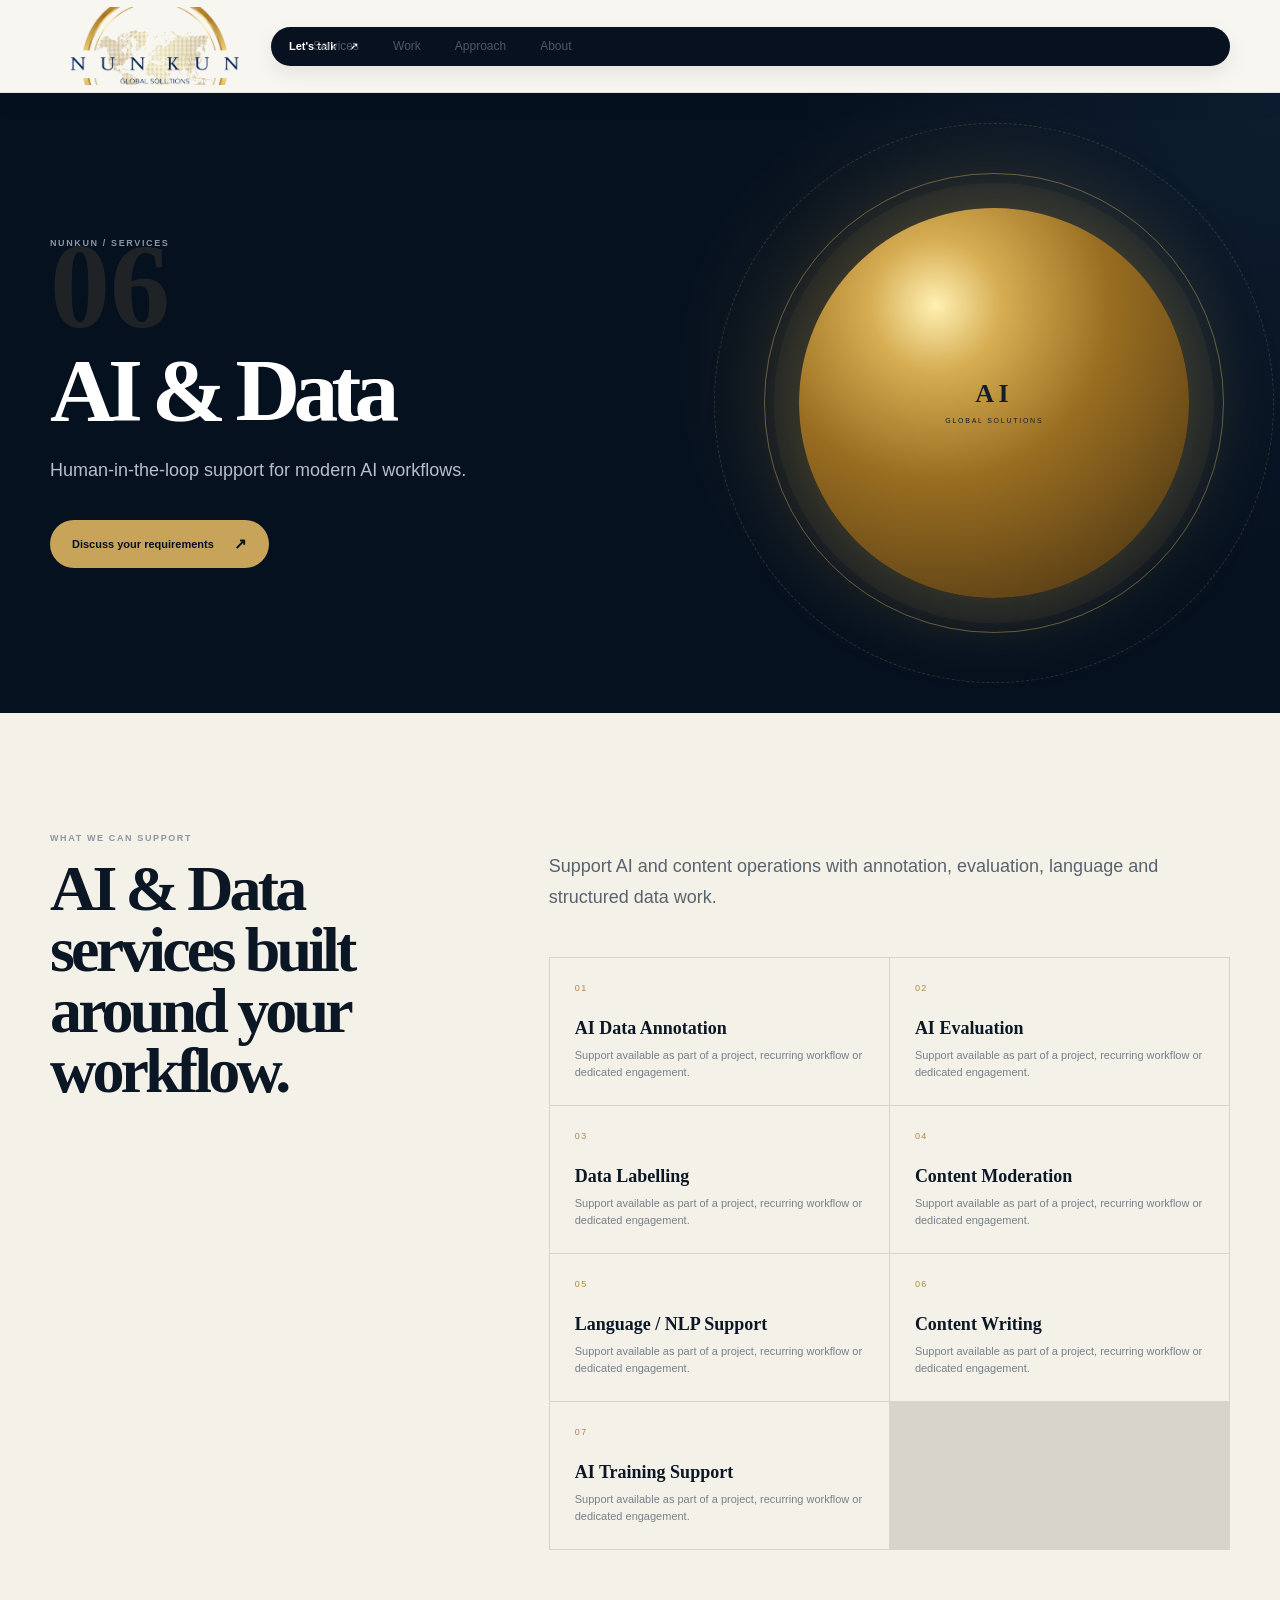
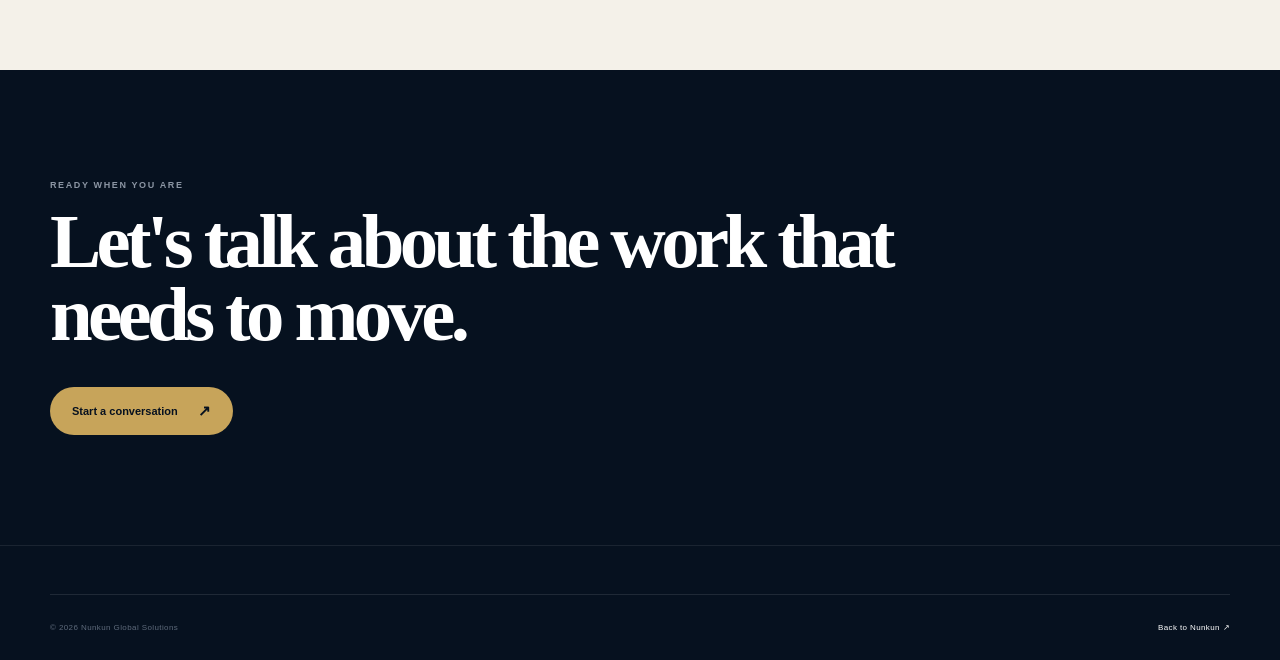
==== services/ai-data.html @ 7ad6f063 "Add files via upload" ====
<!doctype html><html lang="en"><head><meta charset="utf-8"><meta name="viewport" content="width=device-width, initial-scale=1"><meta name="robots" content="index,follow,max-image-preview:large,max-snippet:-1,max-video-preview:-1"><meta name="author" content="Nunkun Global Solutions"><title>AI & Data | Nunkun Global Solutions</title><meta name="description" content="Support AI and content operations with annotation, evaluation, language and structured data work."><link rel="canonical" href="https://nunkun-website-v1.vercel.app/services/ai-data.html"><meta property="og:type" content="website"><meta property="og:title" content="AI & Data | Nunkun Global Solutions"><meta property="og:description" content="Support AI and content operations with annotation, evaluation, language and structured data work."><meta property="og:url" content="https://nunkun-website-v1.vercel.app/services/ai-data.html"><meta property="og:image" content="https://nunkun-website-v1.vercel.app/assets/nunkun-logo.webp"><link rel="icon" href="../assets/nunkun-logo.webp" type="image/webp"><link rel="stylesheet" href="../styles.css"><link rel="stylesheet" href="../service-page.css"></head><body class="service-page"><header class="site-header service-header"><div class="container nav"><a class="brand" href="../index.html" aria-label="Nunkun Global Solutions home"><img src="../assets/nunkun-header-logo.webp" alt="Nunkun Global Solutions"></a><nav class="desktop-nav"><a href="../index.html#services">Services</a><a href="../index.html#work">Work</a><a href="../index.html#approach">Approach</a><a href="../index.html#about">About</a></nav><a class="nav-cta" href="../index.html#contact">Let's talk <span>↗</span></a></div></header><main><section class="service-hero"><div class="container service-hero-grid"><div><p class="kicker">NUNKUN / SERVICES</p><p class="service-number">06</p><h1>AI & Data</h1><p class="service-lead">Human-in-the-loop support for modern AI workflows.</p><a class="btn btn-gold" href="../index.html#contact">Discuss your requirements <span>↗</span></a></div><div class="service-orb"><div><span>AI</span><small>GLOBAL SOLUTIONS</small></div></div></div></section><section class="service-body section"><div class="container service-body-grid"><div><p class="kicker">WHAT WE CAN SUPPORT</p><h2>AI & Data services built around your workflow.</h2></div><div><p class="service-desc">Support AI and content operations with annotation, evaluation, language and structured data work.</p><div class="service-detail-grid"><div class="service-detail-card"><span>01</span><strong>AI Data Annotation</strong><em>Support available as part of a project, recurring workflow or dedicated engagement.</em></div><div class="service-detail-card"><span>02</span><strong>AI Evaluation</strong><em>Support available as part of a project, recurring workflow or dedicated engagement.</em></div><div class="service-detail-card"><span>03</span><strong>Data Labelling</strong><em>Support available as part of a project, recurring workflow or dedicated engagement.</em></div><div class="service-detail-card"><span>04</span><strong>Content Moderation</strong><em>Support available as part of a project, recurring workflow or dedicated engagement.</em></div><div class="service-detail-card"><span>05</span><strong>Language / NLP Support</strong><em>Support available as part of a project, recurring workflow or dedicated engagement.</em></div><div class="service-detail-card"><span>06</span><strong>Content Writing</strong><em>Support available as part of a project, recurring workflow or dedicated engagement.</em></div><div class="service-detail-card"><span>07</span><strong>AI Training Support</strong><em>Support available as part of a project, recurring workflow or dedicated engagement.</em></div></div></div></div></section><section class="service-cta"><div class="container"><p class="kicker">READY WHEN YOU ARE</p><h2>Let's talk about the work that needs to move.</h2><a class="btn btn-gold" href="../index.html#contact">Start a conversation <span>↗</span></a></div></section></main><footer class="site-footer"><div class="container footer-bottom"><span>© <span id="year"></span> Nunkun Global Solutions</span><a href="../index.html">Back to Nunkun ↗</a></div></footer><script>document.getElementById('year').textContent=new Date().getFullYear();</script></body></html>
---- styles.css ----
:root{--navy:#07111f;--navy2:#0c1b2d;--ink:#101820;--muted:#68717c;--paper:#f5f4ef;--white:#fff;--gold:#c7a45a;--gold2:#e1c77d;--line:#dfe0dc;--shadow:0 30px 80px rgba(7,17,31,.12);--radius:22px}*{box-sizing:border-box}html{scroll-behavior:smooth}body{margin:0;background:var(--paper);color:var(--ink);font-family:"DM Sans",sans-serif;overflow-x:hidden}a{color:inherit;text-decoration:none}button,input,select,textarea{font:inherit}.container{width:min(1180px,calc(100% - 48px));margin:auto}.site-header{position:sticky;top:0;z-index:100;background:rgba(250,249,245,.94);backdrop-filter:blur(18px);border-bottom:1px solid rgba(16,24,32,.09);box-shadow:0 8px 28px rgba(7,17,31,.04)}
.nav{height:92px;display:grid;grid-template-columns:220px 1px 1fr auto;align-items:center;gap:0}.brand{display:flex;align-items:center;width:210px;height:78px;overflow:hidden}.brand img{width:100%;height:100%;object-fit:contain;object-position:center}.nav-divider{height:34px;width:1px;background:#d9dad5}.desktop-nav{display:flex;gap:4px;margin-left:28px;align-items:center}.desktop-nav a,.services-trigger{position:relative;font-size:12px;color:#4f5862;background:none;border:0;cursor:pointer;padding:11px 15px;border-radius:999px;transition:.25s}.desktop-nav a:hover,.services-trigger:hover{color:var(--ink);background:rgba(7,17,31,.045)}.desktop-nav a::after{content:"";position:absolute;left:15px;right:15px;bottom:5px;height:1px;background:var(--gold);transform:scaleX(0);transform-origin:center;transition:transform .25s ease}.desktop-nav a:hover::after{transform:scaleX(1)}.services-trigger{display:flex;align-items:center;gap:8px}.chevron{font-size:13px;color:#8a9198;transition:.3s}.services-trigger[aria-expanded="true"]{background:var(--navy);color:#fff}.services-trigger[aria-expanded="true"] .chevron{transform:rotate(180deg);color:var(--gold2)}.nav-actions{display:flex;align-items:center;gap:18px;justify-self:end}.nav-status{display:flex;align-items:center;gap:7px;font-size:8px;letter-spacing:.08em;text-transform:uppercase;color:#7c838a;white-space:nowrap}.nav-status i{width:6px;height:6px;border-radius:50%;background:#b9a16a;box-shadow:0 0 0 4px rgba(199,164,90,.11);animation:pulse 2.4s infinite}.nav-cta{display:inline-flex;align-items:center;gap:13px;padding:13px 18px;background:var(--navy);color:#fff;border-radius:999px;font-size:11px;font-weight:600;transition:.3s;box-shadow:0 8px 20px rgba(7,17,31,.08)}.nav-cta:hover{transform:translateY(-2px);box-shadow:0 14px 28px rgba(7,17,31,.16)}.menu-btn{display:none}.services-menu{position:absolute;left:0;right:0;top:92px;background:rgba(7,17,31,.985);color:#fff;border-top:1px solid rgba(255,255,255,.08);transform:translateY(-12px);opacity:0;visibility:hidden;pointer-events:none;transition:.35s cubic-bezier(.2,.8,.2,1);box-shadow:0 30px 70px rgba(7,17,31,.25)}.services-menu.open{transform:none;opacity:1;visibility:visible;pointer-events:auto}.mega-wrap{display:grid;grid-template-columns:300px 1fr;gap:70px;padding:42px 0 48px}.kicker{font-size:9px;letter-spacing:.18em;color:#8c96a4;margin:0 0 16px;font-weight:700}.mega-heading h2{font-family:Manrope;font-size:38px;line-height:1;letter-spacing:-.055em;margin:0 0 15px}.mega-heading h2 em,.approach h2 em,.cta-inner h2 em{font-style:normal;color:var(--gold2)}.mega-heading>p:not(.kicker){font-size:12px;line-height:1.7;color:#98a3b3;max-width:280px}.text-link{display:inline-flex;gap:10px;color:#fff;font-size:11px;margin-top:18px}.mega-columns{display:grid;grid-template-columns:repeat(3,1fr);gap:28px 36px;max-height:430px;overflow:auto;padding-right:10px}.mega-col{display:flex;flex-direction:column;align-items:flex-start}.mega-col h3{font-family:Manrope;font-size:13px;color:var(--gold2);margin:0 0 12px}.mega-col a{font-size:10px;color:#b3bdca;margin:5px 0;transition:.2s}.mega-col a:hover{color:#fff;transform:translateX(3px)}.legal-menu{max-height:410px}.mobile-menu{display:none}.footer-name{font-family:Manrope;font-size:30px;letter-spacing:.22em;color:#fff}
.hero{position:relative;min-height:calc(100vh - 92px);display:flex;align-items:center;overflow:hidden;background:var(--paper)}.hero-gridlines{position:absolute;inset:0;background-image:linear-gradient(rgba(7,17,31,.045) 1px,transparent 1px),linear-gradient(90deg,rgba(7,17,31,.045) 1px,transparent 1px);background-size:72px 72px;mask-image:linear-gradient(to bottom,rgba(0,0,0,.8),transparent 90%)}.hero-noise{position:absolute;inset:0;opacity:.22;background-image:url("data:image/svg+xml,%3Csvg viewBox='0 0 180 180' xmlns='http://www.w3.org/2000/svg'%3E%3Cfilter id='n'%3E%3CfeTurbulence type='fractalNoise' baseFrequency='.85' numOctaves='3' stitchTiles='stitch'/%3E%3C/filter%3E%3Crect width='100%25' height='100%25' filter='url(%23n)' opacity='.12'/%3E%3C/svg%3E")}.hero-orbit{position:absolute;border:1px solid rgba(199,164,90,.3);border-radius:50%;pointer-events:none}.orbit-a{width:720px;height:720px;right:-260px;top:-180px;animation:spin 35s linear infinite}.orbit-b{width:420px;height:420px;right:-40px;top:100px;border-color:rgba(7,17,31,.12);animation:spinReverse 25s linear infinite}.hero-inner{position:relative;z-index:2;display:grid;grid-template-columns:1.02fr .98fr;gap:70px;align-items:center;padding:82px 0 55px}.hero-copy{max-width:650px}.hero-copy .kicker{color:#6f7884;display:flex;align-items:center;gap:9px}.live-dot{width:6px;height:6px;background:var(--gold);border-radius:50%;box-shadow:0 0 0 5px rgba(199,164,90,.12);animation:pulse 2s infinite}.hero h1{font-family:Manrope;font-size:clamp(64px,7.4vw,108px);line-height:.89;letter-spacing:-.085em;margin:0 0 30px;max-width:780px}.hero h1 span{color:#7b8490}.hero-lead{font-size:17px;line-height:1.65;color:#59636e;max-width:590px;margin:0}.hero-actions{display:flex;gap:10px;margin:30px 0 28px;flex-wrap:wrap}.btn{display:inline-flex;align-items:center;justify-content:center;gap:20px;border-radius:999px;padding:14px 19px;font-size:11px;font-weight:700;transition:.3s}.btn span{font-size:15px}.btn-dark{background:var(--navy);color:#fff}.btn-dark:hover{transform:translateY(-3px);box-shadow:0 18px 35px rgba(7,17,31,.2)}.btn-light{border:1px solid #cfd1cd;background:rgba(255,255,255,.5)}.btn-light:hover{background:#fff;transform:translateY(-3px)}.btn-gold{background:var(--gold);color:var(--navy);padding:15px 22px}.hero-note{display:flex;gap:0;flex-wrap:wrap;color:#737b84;font-size:9px;text-transform:uppercase;letter-spacing:.1em}.hero-note span{padding-right:15px;margin-right:15px;border-right:1px solid #cfd1cd}.hero-note span:last-child{border:0}.hero-visual{position:relative;height:590px;display:flex;align-items:center;justify-content:center}.visual-panel{width:min(500px,90%);height:490px;background:linear-gradient(145deg,#0b1829,#111f31);border:1px solid rgba(255,255,255,.1);border-radius:28px;box-shadow:0 35px 90px rgba(7,17,31,.24);position:relative;overflow:hidden;transform:perspective(1000px) rotateY(-5deg);transition:transform .7s cubic-bezier(.2,.8,.2,1)}.hero-visual:hover .visual-panel{transform:perspective(1000px) rotateY(0deg) translateY(-5px)}.visual-panel:before{content:"";position:absolute;inset:0;background-image:linear-gradient(rgba(255,255,255,.045) 1px,transparent 1px),linear-gradient(90deg,rgba(255,255,255,.045) 1px,transparent 1px);background-size:42px 42px}.panel-top,.panel-bottom{position:absolute;left:26px;right:26px;display:flex;justify-content:space-between;z-index:2}.panel-top{top:24px;color:#748092;font-size:8px;letter-spacing:.15em}.panel-bottom{bottom:25px;align-items:end}.panel-bottom strong{font-family:Manrope;color:#fff;font-size:21px}.panel-bottom span{font-size:9px;color:#7d899a}.visual-core{position:absolute;inset:80px 30px 65px;display:grid;place-items:center}.core-ring{width:250px;height:250px;border:1px solid rgba(225,199,125,.45);border-radius:50%;position:absolute;animation:spin 18s linear infinite}.core-ring:before,.core-ring:after{content:"";position:absolute;inset:25px;border:1px dashed rgba(225,199,125,.25);border-radius:50%}.core-ring:after{inset:65px;border-style:solid}.ring-small{width:150px;height:150px;border-color:rgba(255,255,255,.18);animation:spinReverse 12s linear infinite}.core-dot{width:34px;height:34px;border-radius:50%;background:radial-gradient(circle at 35% 30%,#fff4c6,var(--gold) 40%,#80611d);box-shadow:0 0 50px rgba(225,199,125,.55);animation:float 4s ease-in-out infinite}.core-label{position:absolute;font-size:8px;letter-spacing:.16em;color:#95a1b1}.label-1{top:30px}.label-2{right:28px}.label-3{bottom:34px}.label-4{left:18px}.float{position:absolute;background:rgba(255,255,255,.92);border:1px solid rgba(7,17,31,.08);border-radius:14px;padding:12px 14px;box-shadow:0 18px 45px rgba(7,17,31,.12);display:flex;flex-direction:column;gap:3px;animation:float 5s ease-in-out infinite}.float small{font-size:8px;color:var(--gold);letter-spacing:.14em}.float strong{font-family:Manrope;font-size:12px}.float span{font-size:8px;color:#7b838c}.float-1{top:70px;left:-8px}.float-2{right:-10px;top:210px;animation-delay:-1.8s}.float-3{left:25px;bottom:70px;animation-delay:-3s}.scroll-cue{position:relative;z-index:2;display:flex;align-items:center;gap:13px;color:#8b929b;font-size:8px;text-transform:uppercase;letter-spacing:.16em;padding-bottom:24px}.scroll-line{width:60px;height:1px;background:#c9cbc7;position:relative}.scroll-line:after{content:"";position:absolute;left:0;top:-1px;height:3px;width:18px;background:var(--gold);animation:lineMove 2.2s ease-in-out infinite}
.section{padding:120px 0}.intro{background:#fff}.intro-grid{display:grid;grid-template-columns:170px 1fr;gap:90px}.section-meta{display:flex;gap:15px;font-size:9px;letter-spacing:.15em;color:#9aa0a5;padding-top:9px}.section-meta span:first-child{color:var(--gold)}.intro-copy{max-width:900px}.intro-copy h2,.section-head h2,.approach h2,.why h2{font-family:Manrope;font-size:clamp(48px,5.7vw,78px);line-height:.96;letter-spacing:-.075em;margin:0 0 28px}.intro-copy>p:last-child{font-size:19px;line-height:1.65;color:#626b74;max-width:760px}.section-head{display:grid;grid-template-columns:1fr 340px;gap:80px;align-items:end;margin-bottom:55px}.section-head>p{font-size:13px;line-height:1.7;color:#737b84;margin:0 0 5px}.service-list{border-top:1px solid var(--line)}.service-item{display:grid;grid-template-columns:70px 1fr;border-bottom:1px solid var(--line);padding:30px 0;transition:.4s}.service-item:hover{background:linear-gradient(90deg,transparent,rgba(255,255,255,.8));padding-left:14px;padding-right:14px}.service-num{font-size:9px;letter-spacing:.12em;color:#a3a8ad;padding-top:7px}.service-title{display:flex;justify-content:space-between;align-items:center}.service-title h3{font-family:Manrope;font-size:31px;letter-spacing:-.045em;margin:0}.service-title span{width:40px;height:40px;border:1px solid #d4d6d2;border-radius:50%;display:grid;place-items:center;font-size:15px;transition:.3s}.service-item:hover .service-title span{background:var(--navy);color:#fff;transform:rotate(45deg)}.service-main>p{font-size:13px;color:#747c84;max-width:720px;margin:9px 0 16px}.service-tags{display:flex;gap:7px;flex-wrap:wrap}.service-tags span{font-size:8px;letter-spacing:.08em;text-transform:uppercase;padding:7px 9px;border:1px solid #d8dad6;border-radius:999px;color:#7b8289}.work{background:#fff}.work-grid{display:grid;grid-template-columns:1.35fr .65fr;gap:16px}.project{border:1px solid #dedfdc;background:#f7f7f3;overflow:hidden;border-radius:20px;transition:.5s cubic-bezier(.2,.8,.2,1)}.project:hover{transform:translateY(-7px);box-shadow:var(--shadow)}.project-large{grid-row:span 2}.project-art{height:300px;display:grid;place-items:center;overflow:hidden}.project-large .project-art{height:520px}.website-art{background:linear-gradient(135deg,#ddd8cb,#f0eee8)}.browser{width:76%;height:78%;background:#fff;box-shadow:0 30px 60px rgba(7,17,31,.16);transform:perspective(900px) rotateX(3deg) rotateY(-7deg);transition:.6s}.project-large:hover .browser{transform:perspective(900px) rotateX(0) rotateY(0) translateY(-8px)}.browser-bar{height:28px;background:#f3f3f1;border-bottom:1px solid #e6e6e2;display:flex;align-items:center;gap:5px;padding:0 10px}.browser-bar i{width:5px;height:5px;border-radius:50%;background:#b5b7b3}.browser-bar span{font-size:6px;color:#92958f;margin-left:auto}.browser-body{height:calc(100% - 28px);padding:30px;background:linear-gradient(145deg,#0b1829,#14263a);color:#fff;position:relative;overflow:hidden}.browser-body:after{content:"";position:absolute;width:180px;height:180px;border:1px solid rgba(225,199,125,.3);border-radius:50%;right:-45px;bottom:-65px}.browser-body small{font-size:7px;color:#bca76e;letter-spacing:.15em}.browser-body strong{display:block;font-family:Manrope;font-size:clamp(25px,3vw,42px);line-height:.95;letter-spacing:-.06em;margin-top:22px}.browser-chart{position:absolute;left:30px;right:30px;bottom:24px;height:40px;display:flex;gap:5px;align-items:end}.browser-chart b{flex:1;background:linear-gradient(#d7ba6c,#8b6e2f);height:var(--h,55%);opacity:.8}.browser-chart b:nth-child(1){--h:35%}.browser-chart b:nth-child(2){--h:55%}.browser-chart b:nth-child(3){--h:45%}.browser-chart b:nth-child(4){--h:78%}.browser-chart b:nth-child(5){--h:92%}.data-art{background:#e7e2d6}.data-card,.legal-card{width:70%;background:#fff;padding:25px;box-shadow:0 20px 50px rgba(7,17,31,.12);position:relative}.data-card small,.legal-card small{font-size:7px;letter-spacing:.16em;color:#9a8450}.data-card strong,.legal-card strong{font-family:Manrope;font-size:22px;display:block;margin:9px 0 18px}.data-row,.legal-lines{height:5px;background:#dfe0dc;margin:8px 0}.data-row:nth-of-type(2){width:84%}.data-row.short,.legal-lines.short{width:52%}.data-chip{position:absolute;right:18px;bottom:18px;font-size:6px;letter-spacing:.1em;color:#8b7137;border:1px solid #d9cda9;padding:5px 7px}.legal-art{background:#e0e5e2}.legal-card em{position:absolute;right:12px;bottom:12px;border:1px solid #b59b5d;color:#8d753d;padding:5px;font-size:6px;font-style:normal;transform:rotate(-7deg)}.ai-art{background:#dce2e8}.ai-system{width:190px;height:190px;border:1px solid rgba(7,17,31,.18);border-radius:50%;position:relative;display:grid;place-items:center}.ai-system:before,.ai-system:after{content:"";position:absolute;border:1px solid rgba(7,17,31,.13);border-radius:50%}.ai-system:before{inset:25px}.ai-system:after{inset:55px}.ai-center{width:48px;height:48px;background:var(--navy);color:#fff;border-radius:50%;display:grid;place-items:center;font-family:Manrope;font-size:13px;box-shadow:0 12px 30px rgba(7,17,31,.2)}.ai-node{position:absolute;font-size:7px;letter-spacing:.12em;background:#fff;padding:6px 8px;box-shadow:0 8px 20px rgba(7,17,31,.1)}.node-a{top:6px}.node-b{right:-18px;top:82px}.node-c{left:-18px;bottom:30px}.project-copy{padding:18px 20px 21px;display:flex;justify-content:space-between;align-items:flex-end;background:#fff}.project-copy span{font-size:7px;letter-spacing:.15em;color:#9a9ea2}.project-copy h3{font-family:Manrope;font-size:17px;letter-spacing:-.03em;margin:7px 0 0}.project-copy>b{font-size:17px;font-weight:400}.approach{background:var(--navy);color:#fff}.approach-head{display:grid;grid-template-columns:1fr 350px;gap:80px;align-items:end;margin-bottom:60px}.approach h2{color:#fff}.approach-head>p{color:#929eae;font-size:13px;line-height:1.7;margin:0 0 7px}.steps{display:grid;grid-template-columns:repeat(4,1fr);border-top:1px solid rgba(255,255,255,.14);border-bottom:1px solid rgba(255,255,255,.14)}.step{min-height:285px;padding:25px 22px;border-right:1px solid rgba(255,255,255,.14);position:relative;overflow:hidden}.step:last-child{border:0}.step:after{content:"";position:absolute;left:0;bottom:0;width:100%;height:2px;background:var(--gold);transform:scaleX(0);transform-origin:left;transition:.5s}.step:hover:after{transform:scaleX(1)}.step>span{font-size:9px;color:#718096;letter-spacing:.15em}.step h3{font-family:Manrope;font-size:25px;line-height:1.02;letter-spacing:-.045em;margin:80px 0 12px}.step p{font-size:11px;line-height:1.6;color:#8c98a8;max-width:220px}.engagement{padding-top:42px}.engagement>span{font-size:8px;letter-spacing:.16em;color:#728096}.engagement>div{display:grid;grid-template-columns:repeat(4,1fr);gap:20px;margin-top:15px}.engagement strong{font-family:Manrope;font-size:18px;font-weight:600}.why{background:#fff}.why-grid{display:grid;grid-template-columns:.9fr 1.1fr;gap:110px}.why h2{margin:0 0 20px}.why-lead{font-size:16px;line-height:1.6;color:#717981;max-width:390px}.why-list{border-top:1px solid var(--line)}.why-item{display:grid;grid-template-columns:40px 1fr;gap:20px;padding:24px 0;border-bottom:1px solid var(--line);transition:.35s}.why-item:hover{padding-left:8px}.why-item>span{font-size:9px;color:var(--gold);padding-top:5px}.why-item h3{font-family:Manrope;font-size:23px;letter-spacing:-.035em;margin:0 0 7px}.why-item p{font-size:12px;line-height:1.6;color:#747c84;margin:0}.cta-section{position:relative;background:#0a1625;color:#fff;padding:145px 0;overflow:hidden}.cta-glow{position:absolute;width:650px;height:650px;border-radius:50%;right:-140px;top:-260px;background:radial-gradient(circle,rgba(199,164,90,.24),transparent 65%);filter:blur(10px);animation:glow 7s ease-in-out infinite}.cta-section:before{content:"";position:absolute;inset:0;background-image:linear-gradient(rgba(255,255,255,.035) 1px,transparent 1px),linear-gradient(90deg,rgba(255,255,255,.035) 1px,transparent 1px);background-size:60px 60px}.cta-inner{position:relative;z-index:2;text-align:center}.cta-inner .kicker{color:#7e8a9d}.cta-inner h2{font-family:Manrope;font-size:clamp(55px,7vw,96px);line-height:.9;letter-spacing:-.08em;margin:0 0 25px}.cta-inner>p:not(.kicker){color:#96a2b1;max-width:530px;margin:0 auto 30px;font-size:14px;line-height:1.6}.footer{background:#050b13;color:#fff;padding:58px 0 22px}.footer-grid{display:grid;grid-template-columns:2fr 1fr 1.4fr 1.2fr;gap:40px}.footer-wordmark{font-family:Georgia,serif;font-size:34px;letter-spacing:.35em}.footer-grid>div:first-child>p{color:#6f7a89;font-size:9px;letter-spacing:.15em;text-transform:uppercase;margin-top:5px}.footer-grid>div:not(:first-child)>span{display:block;font-size:8px;letter-spacing:.16em;color:#687587;margin-bottom:16px}.footer-grid a{display:block;color:#a4afbd;font-size:10px;margin:9px 0;transition:.2s}.footer-grid a:hover{color:#fff}.footer-bottom{border-top:1px solid rgba(255,255,255,.1);padding-top:18px;margin-top:48px;display:flex;justify-content:space-between;color:#5e6a7b;font-size:8px;letter-spacing:.05em}.reveal{opacity:0;transform:translateY(28px);transition:opacity .75s ease,transform .75s cubic-bezier(.2,.8,.2,1)}.reveal.visible{opacity:1;transform:none}.reveal-delay{transition-delay:.12s}
@keyframes marquee{to{transform:translateX(-50%)}}@keyframes spin{to{transform:rotate(360deg)}}@keyframes spinReverse{to{transform:rotate(-360deg)}}@keyframes float{0%,100%{transform:translateY(0)}50%{transform:translateY(-10px)}}@keyframes pulse{0%,100%{box-shadow:0 0 0 5px rgba(199,164,90,.12)}50%{box-shadow:0 0 0 9px rgba(199,164,90,.03)}}@keyframes lineMove{0%,100%{left:0}50%{left:42px}}@keyframes glow{0%,100%{transform:scale(1);opacity:.75}50%{transform:scale(1.1);opacity:1}}
@media(max-width:1120px){.nav{grid-template-columns:190px 1px 1fr auto}.brand{width:182px;height:72px}.desktop-nav{margin-left:18px}.desktop-nav a,.services-trigger{padding-left:11px;padding-right:11px}.nav-status{display:none}.nav-actions{gap:10px}}
@media(max-width:1050px){.mega-wrap{grid-template-columns:1fr;gap:35px}.mega-columns{grid-template-columns:repeat(3,1fr)}.hero-inner{grid-template-columns:1fr;gap:25px}.hero-visual{height:530px}.hero-copy{max-width:780px}.section-head,.approach-head{grid-template-columns:1fr;gap:20px}.work-grid{grid-template-columns:1fr 1fr}.project-large{grid-row:span 2}.why-grid{gap:60px}.footer-grid{grid-template-columns:2fr 1fr 1fr}}
@media(max-width:760px){.container{width:min(100% - 34px,1180px)}.nav{height:72px;display:flex;align-items:center}.brand{width:154px;height:60px}.nav-divider,.desktop-nav,.nav-actions{display:none}.menu-btn{display:flex;margin-left:auto;width:42px;height:42px;border:0;border-radius:50%;background:var(--navy);align-items:center;justify-content:center;flex-direction:column;gap:5px}.menu-btn span{width:16px;height:1px;background:#fff}.services-menu{display:none}.mobile-menu{position:absolute;top:72px;left:0;right:0;background:var(--paper);border-bottom:1px solid var(--line);padding:18px 17px 26px;box-shadow:0 25px 50px rgba(7,17,31,.1)}.mobile-menu.open{display:flex;flex-direction:column}.mobile-menu>a,.mobile-menu summary{font-family:Manrope;font-size:23px;padding:10px 0}.mobile-menu details a{display:block;font-family:"DM Sans";font-size:12px;color:#6d747c;padding:7px 0 7px 14px}.hero{min-height:auto}.hero-inner{padding:64px 0 25px}.hero h1{font-size:clamp(57px,16vw,82px);max-width:700px}.hero-lead{font-size:15px}.hero-note{gap:8px}.hero-note span{padding-right:10px;margin-right:10px}.hero-visual{height:430px}.visual-panel{height:370px;width:90%}.visual-core{inset:65px 20px 55px}.core-ring{width:190px;height:190px}.ring-small{width:115px;height:115px}.float{padding:9px 10px}.float-1{top:30px;left:0}.float-2{right:0;top:145px}.float-3{left:10px;bottom:35px}.scroll-cue{padding-bottom:18px}.section{padding:85px 0}.intro-grid{grid-template-columns:1fr;gap:25px}.intro-copy h2,.section-head h2,.approach h2,.why h2{font-size:clamp(44px,13vw,66px)}.intro-copy>p:last-child{font-size:16px}.section-head{margin-bottom:38px}.service-item{grid-template-columns:32px 1fr;padding:23px 0}.service-title h3{font-size:25px}.service-title span{width:34px;height:34px}.service-main>p{font-size:12px}.service-tags span{font-size:7px;padding:6px 8px}.work-grid{grid-template-columns:1fr}.project-large{grid-row:auto}.project-large .project-art{height:350px}.project-art{height:230px}.browser{width:82%;height:80%}.browser-body strong{font-size:27px}.approach-head{margin-bottom:38px}.steps{grid-template-columns:1fr}.step{min-height:205px;border-right:0;border-bottom:1px solid rgba(255,255,255,.14)}.step h3{margin-top:50px;font-size:23px}.engagement>div{grid-template-columns:1fr 1fr;gap:18px}.engagement strong{font-size:15px}.why-grid{grid-template-columns:1fr;gap:45px}.why-item h3{font-size:20px}.cta-section{padding:100px 0}.cta-inner h2{font-size:clamp(51px,14vw,75px)}.footer-grid{grid-template-columns:1fr 1fr;gap:30px}.footer-grid>div:first-child{grid-column:1/-1}.footer-bottom{gap:15px}.footer-bottom span:last-child{display:none}}
@media(prefers-reduced-motion:reduce){*,*::before,*::after{animation-duration:.01ms!important;animation-iteration-count:1!important;scroll-behavior:auto!important;transition-duration:.01ms!important}}

/* v5 hero visual — replaces the heavy rectangular mockup with an open capability system */
.hero-visual{height:590px;position:relative;display:flex;align-items:center;justify-content:center;min-width:0}
.capability-scene{position:relative;width:min(620px,100%);height:540px;overflow:visible}
.capability-scene:before{content:"";position:absolute;inset:8% 6%;background:radial-gradient(circle at 50% 48%,rgba(199,164,90,.13),transparent 34%),radial-gradient(circle at 52% 50%,rgba(7,17,31,.05),transparent 58%);filter:blur(2px);pointer-events:none}
.scene-orbit{position:absolute;border:1px solid rgba(7,17,31,.12);border-radius:50%;left:50%;top:50%;transform:translate(-50%,-50%);pointer-events:none}
.orbit-one{width:360px;height:360px;border-color:rgba(199,164,90,.42);animation:sceneSpin 28s linear infinite}
.orbit-two{width:470px;height:210px;border-color:rgba(7,17,31,.11);transform:translate(-50%,-50%) rotate(-25deg);animation:sceneSpinReverse 34s linear infinite}
.orbit-three{width:530px;height:530px;border-color:rgba(7,17,31,.065);animation:sceneSpin 42s linear infinite}
.scene-cross{position:absolute;background:rgba(7,17,31,.09);pointer-events:none}
.cross-x{height:1px;width:100%;left:0;top:50%}
.cross-y{width:1px;height:100%;left:50%;top:0}
.scene-core{position:absolute;left:50%;top:50%;width:150px;height:150px;transform:translate(-50%,-50%);border-radius:50%;display:flex;flex-direction:column;align-items:center;justify-content:center;background:radial-gradient(circle at 35% 30%,#fff3c3 0,#d7b660 22%,#9c772d 48%,#6e531e 100%);box-shadow:0 18px 60px rgba(126,93,28,.28),0 0 0 18px rgba(199,164,90,.07),0 0 0 48px rgba(199,164,90,.025);animation:coreFloat 5s ease-in-out infinite;z-index:3}
.scene-core:before{content:"";position:absolute;inset:9px;border:1px solid rgba(255,255,255,.42);border-radius:50%}
.core-word{font-family:Manrope,sans-serif;font-size:14px;font-weight:800;letter-spacing:.23em;color:#101820;position:relative;margin-left:.23em}
.core-sub{font-size:5px;letter-spacing:.22em;color:#4f3b15;margin-top:7px;position:relative}
.core-pulse{position:absolute;width:9px;height:9px;border-radius:50%;background:#fff8db;top:24px;right:27px;box-shadow:0 0 0 0 rgba(255,248,219,.6);animation:corePulse 2.2s infinite}
.cap-node{position:absolute;z-index:4;min-width:142px;padding:13px 15px;background:rgba(255,255,255,.9);border:1px solid rgba(7,17,31,.09);box-shadow:0 14px 35px rgba(7,17,31,.10);backdrop-filter:blur(12px);border-radius:12px;display:flex;flex-direction:column;gap:3px;animation:nodeFloat 5.5s ease-in-out infinite}
.cap-node:after{content:"";position:absolute;width:7px;height:7px;border-radius:50%;background:var(--gold);box-shadow:0 0 0 5px rgba(199,164,90,.12)}
.node-index{font-size:7px;letter-spacing:.14em;color:#a4884a}.cap-node strong{font-family:Manrope,sans-serif;font-size:13px;letter-spacing:-.02em}.cap-node small{font-size:8px;color:#747c84}.node-tech{left:3%;top:17%;animation-delay:-.8s}.node-tech:after{right:-25px;top:50%}.node-ops{right:2%;top:31%;animation-delay:-2.2s}.node-ops:after{left:-25px;top:50%}.node-legal{left:1%;bottom:21%;animation-delay:-3.1s}.node-legal:after{right:-25px;top:50%}.node-creative{right:7%;bottom:12%;animation-delay:-1.3s}.node-creative:after{left:-25px;top:50%}.node-ai{left:42%;top:4%;animation-delay:-4s}.node-ai:after{left:50%;bottom:-25px}
.scene-label{position:absolute;font-size:7px;letter-spacing:.18em;color:#858c94;text-transform:uppercase;z-index:2}.label-top{left:50%;top:-4%;transform:translateX(-50%)}.label-bottom{left:50%;bottom:-4%;transform:translateX(-50%)}
.hero-side-note{position:absolute;right:-8px;bottom:22px;display:flex;align-items:center;gap:10px;color:#7b838b;font-size:8px;letter-spacing:.08em;max-width:210px}.note-line{width:38px;height:1px;background:var(--gold);display:block;flex:none}
@keyframes sceneSpin{to{transform:translate(-50%,-50%) rotate(360deg)}}
@keyframes sceneSpinReverse{to{transform:translate(-50%,-50%) rotate(-360deg)}}
@keyframes coreFloat{0%,100%{transform:translate(-50%,-50%) scale(1)}50%{transform:translate(-50%,-53%) scale(1.025)}}
@keyframes corePulse{0%,100%{box-shadow:0 0 0 0 rgba(255,248,219,.55)}50%{box-shadow:0 0 0 8px rgba(255,248,219,0)}}
@keyframes nodeFloat{0%,100%{transform:translateY(0)}50%{transform:translateY(-7px)}}
@media(max-width:1050px){.capability-scene{height:500px}.hero-side-note{right:0}.node-tech{left:0}.node-ops{right:0}.node-legal{left:0}.node-creative{right:2%}}
@media(max-width:760px){.hero-visual{height:430px;margin-top:10px}.capability-scene{height:400px;width:100%}.orbit-one{width:250px;height:250px}.orbit-two{width:330px;height:145px}.orbit-three{width:365px;height:365px}.scene-core{width:112px;height:112px}.core-word{font-size:10px}.core-sub{font-size:4px}.core-pulse{width:6px;height:6px;top:18px;right:21px}.cap-node{min-width:105px;padding:9px 10px;border-radius:10px}.cap-node strong{font-size:10px}.cap-node small{font-size:6.5px}.node-index{font-size:6px}.node-tech{left:0;top:13%}.node-ops{right:0;top:29%}.node-legal{left:0;bottom:18%}.node-creative{right:0;bottom:8%}.node-ai{top:2%;left:38%}.cap-node:after{display:none}.scene-label{font-size:5.5px}.label-top{top:-5%}.label-bottom{bottom:-5%}.hero-side-note{display:none}}

/* v6 hero capability interaction — seven service pillars around a single core */
.hero-visual{overflow:visible}
.capability-scene{isolation:isolate;perspective:1000px}
.scene-glow{position:absolute;left:50%;top:50%;width:260px;height:260px;transform:translate(-50%,-50%);background:radial-gradient(circle,rgba(199,164,90,.18),rgba(199,164,90,.05) 38%,transparent 72%);filter:blur(12px);z-index:0;animation:glowBreath 6s ease-in-out infinite}
.scene-orbit{transition:opacity .45s ease,transform .8s cubic-bezier(.22,.61,.36,1)}
.scene-cross{opacity:.55;transition:opacity .45s ease}
.capability-scene:has(.cap-node:hover) .scene-orbit{opacity:.45}
.capability-scene:has(.cap-node:hover) .scene-cross{opacity:.18}
.capability-scene:has(.cap-node:hover) .scene-core{transform:translate(-50%,-50%) scale(.94);filter:saturate(.85)}

.cap-node{color:var(--ink);text-decoration:none;cursor:pointer;min-width:158px;padding:14px 35px 14px 15px;border-radius:14px;border:1px solid rgba(7,17,31,.09);background:rgba(255,255,255,.84);box-shadow:0 16px 36px rgba(7,17,31,.09);backdrop-filter:blur(13px);-webkit-backdrop-filter:blur(13px);transform-origin:center;transition:transform .4s cubic-bezier(.2,.8,.2,1),opacity .35s ease,filter .35s ease,box-shadow .4s ease,border-color .4s ease;background .4s ease;}
.cap-node:hover,.cap-node:focus-visible{transform:scale(1.14) translateY(-4px)!important;z-index:30!important;opacity:1!important;filter:none!important;background:rgba(255,255,255,.98);border-color:rgba(199,164,90,.52);box-shadow:0 28px 56px rgba(7,17,31,.18),0 0 0 1px rgba(199,164,90,.12)}
.capability-scene:has(.cap-node:hover) .cap-node:not(:hover){opacity:.28;filter:blur(1px) saturate(.55);transform:scale(.88)}
.capability-scene:has(.cap-node:focus-visible) .cap-node:not(:focus-visible){opacity:.28;filter:blur(1px) saturate(.55);transform:scale(.88)}
.cap-node::before{content:"";position:absolute;inset:-1px;border-radius:inherit;pointer-events:none;background:linear-gradient(135deg,rgba(255,255,255,.76),transparent 46%);opacity:.7}
.node-arrow{position:absolute;right:13px;top:13px;width:22px;height:22px;border:1px solid rgba(7,17,31,.10);border-radius:50%;display:grid;place-items:center;font-size:10px;color:#7f6a3a;opacity:.55;transition:transform .35s ease,opacity .35s ease,background .35s ease}
.cap-node:hover .node-arrow,.cap-node:focus-visible .node-arrow{transform:translate(2px,-2px) rotate(-6deg);opacity:1;background:rgba(199,164,90,.10)}
.cap-node strong{font-size:13px;line-height:1.18;position:relative}
.cap-node small{font-size:8px;position:relative}
.cap-node .node-index{position:relative}

/* service pillar placements */
.node-tech{left:2%;top:19%;animation-delay:-.8s}
.node-ops{right:0;top:21%;animation-delay:-2.2s}
.node-legal{left:0;top:49%;animation-delay:-3.1s}
.node-creative{left:8%;bottom:8%;animation-delay:-1.3s}
.node-ai{right:9%;bottom:10%;left:auto;top:auto;animation-delay:-4s}
.node-marketing{right:0;top:45%;animation-delay:-1.7s}
.node-web{left:37%;bottom:-1%;animation-delay:-2.9s}

/* connector hint lines */
.orbit-notch{position:absolute;left:50%;top:50%;width:10px;height:10px;border-radius:50%;background:var(--gold);box-shadow:0 0 0 7px rgba(199,164,90,.10),0 0 20px rgba(199,164,90,.22);z-index:2;animation:notchPulse 3s ease-in-out infinite}
.notch-a{transform:translate(-50%,-50%) translateX(181px)}
.notch-b{transform:translate(-50%,-50%) translateY(-181px);animation-delay:-1s}
.notch-c{transform:translate(-50%,-50%) translateX(-181px);animation-delay:-2s}

.scene-label{z-index:5}
.label-bottom{bottom:-2%}
@keyframes glowBreath{0%,100%{transform:translate(-50%,-50%) scale(.95);opacity:.8}50%{transform:translate(-50%,-50%) scale(1.08);opacity:1}}
@keyframes notchPulse{0%,100%{opacity:.55;transform-origin:center;box-shadow:0 0 0 6px rgba(199,164,90,.08),0 0 14px rgba(199,164,90,.14)}50%{opacity:1;box-shadow:0 0 0 10px rgba(199,164,90,.02),0 0 24px rgba(199,164,90,.30)}}
@media(max-width:1050px){.cap-node{min-width:142px}.node-tech{left:0}.node-ops{right:0}.node-legal{left:0}.node-marketing{right:0}.node-creative{left:1%}.node-ai{right:2%}.node-web{left:35%}}
@media(max-width:760px){.capability-scene{height:430px}.scene-glow{width:190px;height:190px}.node-tech{left:0;top:12%}.node-ops{right:0;top:18%}.node-legal{left:0;top:39%}.node-marketing{right:0;top:39%}.node-creative{left:0;bottom:8%}.node-ai{right:0;bottom:8%}.node-web{left:34%;bottom:-2%}.cap-node{min-width:104px;padding:9px 30px 9px 10px}.cap-node strong{font-size:9px}.cap-node small{font-size:6.3px}.node-arrow{width:18px;height:18px;right:8px;top:9px;font-size:8px}.orbit-one{width:250px;height:250px}.orbit-two{width:330px;height:145px}.orbit-three{width:365px;height:365px}.notch-a{transform:translate(-50%,-50%) translateX(125px)}.notch-b{transform:translate(-50%,-50%) translateY(-125px)}.notch-c{transform:translate(-50%,-50%) translateX(-125px)}.label-bottom{bottom:-7%}}


/* v8 — Nunkun solar-system hero */
.hero-cosmic{background:#06111f;color:#f7f4ed;min-height:calc(100vh - 92px);isolation:isolate}
.hero-cosmic .hero-gridlines,.hero-cosmic .hero-orbit{display:none}
.cosmic-stars{position:absolute;inset:0;opacity:.55;background-image:radial-gradient(circle at 14% 23%,rgba(255,220,141,.85) 0 1px,transparent 1.5px),radial-gradient(circle at 73% 14%,rgba(255,255,255,.65) 0 1px,transparent 1.5px),radial-gradient(circle at 82% 72%,rgba(255,220,141,.7) 0 1px,transparent 1.5px),radial-gradient(circle at 52% 86%,rgba(255,255,255,.45) 0 1px,transparent 1.5px),radial-gradient(circle at 38% 42%,rgba(255,255,255,.5) 0 1px,transparent 1.5px);background-size:280px 240px,360px 310px,410px 330px,330px 280px,500px 390px;animation:starDrift 28s linear infinite;pointer-events:none}
.cosmic-stars:after{content:"";position:absolute;inset:0;background:linear-gradient(90deg,rgba(6,17,31,.98) 0%,rgba(6,17,31,.72) 34%,rgba(6,17,31,.05) 65%,rgba(6,17,31,.22) 100%)}
.cosmic-glow{position:absolute;border-radius:50%;filter:blur(50px);pointer-events:none}.glow-left{width:520px;height:520px;left:-320px;top:10%;background:rgba(199,164,90,.08)}.glow-right{width:700px;height:700px;right:-240px;top:2%;background:rgba(51,90,126,.12)}
.hero-cosmic .hero-inner{grid-template-columns:minmax(430px,.78fr) minmax(650px,1.22fr);gap:20px;align-items:center;padding:46px 0 20px;min-height:calc(100vh - 135px)}
.hero-cosmic .hero-copy{max-width:640px;position:relative;z-index:5}.cosmic-kicker{color:#b9b8b1}.hero-cosmic .hero h1{color:#f8f5ee}.hero-cosmic h1{font-size:clamp(64px,6.8vw,106px);line-height:.9;letter-spacing:-.075em;margin-bottom:30px}.hero-cosmic h1 span{color:#d9a94f}.hero-cosmic .hero-lead{color:#b8c0ca;max-width:560px;font-size:16px}.hero-cosmic .btn-gold{background:linear-gradient(135deg,#f0c76b,#c89434);box-shadow:0 14px 35px rgba(199,164,90,.16)}.hero-cosmic .btn-ghost{color:#f7f4ed;border-color:rgba(255,255,255,.2);background:rgba(255,255,255,.03)}.hero-cosmic .btn-ghost:hover{background:rgba(255,255,255,.08)}.hero-cosmic .hero-note{color:#8f9aa7}.hero-cosmic .hero-note span{border-color:rgba(255,255,255,.14)}
.cosmic-visual{height:680px;min-width:0;position:relative;z-index:2}.solar-system{width:min(700px,100%);height:680px;position:relative;margin:auto;overflow:visible;isolation:isolate}
.solar-orbit{position:absolute;left:50%;top:50%;border:1px solid rgba(225,190,103,.25);border-radius:50%;transform:translate(-50%,-50%);pointer-events:none}.orbit-1{width:190px;height:190px;border-color:rgba(225,190,103,.34)}.orbit-2{width:330px;height:330px;animation:solarSpin 26s linear infinite}.orbit-3{width:475px;height:475px;opacity:.8;animation:solarSpinReverse 38s linear infinite}.orbit-4{width:610px;height:610px;opacity:.48;animation:solarSpin 54s linear infinite}
.solar-orbit:before{content:"";position:absolute;left:50%;top:-3px;width:6px;height:6px;border-radius:50%;background:#e3b957;box-shadow:0 0 16px rgba(227,185,87,.8)}
.nunkun-sun{position:absolute;left:50%;top:50%;width:188px;height:188px;transform:translate(-50%,-50%);z-index:10;border-radius:50%;display:grid;place-items:center;background:radial-gradient(circle at 35% 28%,#fff1b8 0,#e9be59 15%,#b88225 44%,#624313 100%);box-shadow:0 0 0 18px rgba(224,177,71,.07),0 0 0 42px rgba(224,177,71,.035),0 0 80px rgba(224,177,71,.34),inset -20px -18px 35px rgba(63,42,8,.25);animation:sunFloat 5s ease-in-out infinite}.nunkun-sun:before{content:"";position:absolute;inset:10px;border:1px solid rgba(255,247,211,.55);border-radius:50%}.nunkun-sun:after{content:"";position:absolute;inset:-10px;border:1px dashed rgba(255,219,126,.34);border-radius:50%;animation:solarSpinReverse 18s linear infinite}.sun-globe{text-align:center;position:relative;z-index:2}.sun-word{display:block;color:#111c25;font:800 20px/1 Manrope,sans-serif;letter-spacing:.24em;margin-left:.24em}.sun-sub{display:block;margin-top:8px;color:#5a4215;font-size:6px;letter-spacing:.25em}.sun-pulse{position:absolute;width:10px;height:10px;right:30px;top:31px;border-radius:50%;background:#fff8d9;box-shadow:0 0 0 0 rgba(255,248,217,.7);animation:sunPulse 2.2s infinite}
.planet{position:absolute;left:50%;top:50%;width:116px;height:116px;transform:translate(-50%,-50%) rotate(var(--angle)) translateY(calc(-1 * var(--radius))) rotate(calc(-1 * var(--angle)));transform-origin:center;z-index:6;text-decoration:none;color:#fff;transition:filter .45s ease,opacity .45s ease;will-change:transform}.planet:before{content:"";position:absolute;left:50%;top:50%;width:calc(var(--radius) - 62px);height:1px;background:linear-gradient(90deg,rgba(225,190,103,.04),rgba(225,190,103,.28));transform-origin:left center;transform:translateY(-50%) rotate(calc(-1 * var(--angle) + 90deg));pointer-events:none}.planet-core{width:116px;height:116px;border-radius:50%;display:flex;flex-direction:column;justify-content:center;align-items:center;text-align:center;padding:15px;box-sizing:border-box;background:radial-gradient(circle at 35% 25%,rgba(255,255,255,.16),rgba(14,32,49,.96) 64%);border:1px solid rgba(255,255,255,.16);box-shadow:0 16px 35px rgba(0,0,0,.26),inset 0 0 25px rgba(255,255,255,.03);backdrop-filter:blur(7px);transition:transform .45s cubic-bezier(.2,.8,.2,1),background .45s ease,box-shadow .45s ease,border-color .45s ease}.planet-core small{font-size:7px;letter-spacing:.18em;color:#d9b45d;margin-bottom:7px}.planet-core strong{font:700 12px/1.12 Manrope,sans-serif;color:#f5f2eb}.planet-core em{font-style:normal;font-size:6.5px;color:#8996a3;margin-top:6px;white-space:nowrap}.planet-core i{position:absolute;top:10px;right:12px;font-style:normal;font-size:10px;color:#d9b45d;opacity:.55;transition:.35s}.planet:hover .planet-core,.planet:focus-visible .planet-core{transform:scale(1.24);background:radial-gradient(circle at 35% 25%,rgba(255,255,255,.24),rgba(22,41,61,.98) 62%);border-color:rgba(229,193,104,.78);box-shadow:0 30px 65px rgba(0,0,0,.42),0 0 40px rgba(221,177,76,.18);z-index:40}.planet:hover .planet-core i,.planet:focus-visible .planet-core i{opacity:1;transform:translate(2px,-2px)}.solar-system:has(.planet:hover) .planet:not(:hover){opacity:.25;filter:blur(1.5px) saturate(.5)}.solar-system:has(.planet:hover) .nunkun-sun{transform:translate(-50%,-50%) scale(.96)}.solar-system:has(.planet:hover) .solar-orbit{opacity:.35}
.planet-tech .planet-core{box-shadow:0 16px 35px rgba(0,0,0,.25),0 0 25px rgba(87,145,194,.09)}.planet-data .planet-core{box-shadow:0 16px 35px rgba(0,0,0,.25),0 0 25px rgba(78,178,152,.08)}.planet-marketing .planet-core{box-shadow:0 16px 35px rgba(0,0,0,.25),0 0 25px rgba(222,139,110,.09)}.planet-web .planet-core{box-shadow:0 16px 35px rgba(0,0,0,.25),0 0 25px rgba(91,157,209,.09)}.planet-creative .planet-core{box-shadow:0 16px 35px rgba(0,0,0,.25),0 0 25px rgba(220,177,75,.1)}.planet-legal .planet-core{box-shadow:0 16px 35px rgba(0,0,0,.25),0 0 25px rgba(126,192,142,.09)}.planet-ai .planet-core{box-shadow:0 16px 35px rgba(0,0,0,.25),0 0 25px rgba(165,133,213,.1)}
.solar-particle{position:absolute;width:5px;height:5px;border-radius:50%;background:#e7c36f;box-shadow:0 0 12px rgba(231,195,111,.75);z-index:4}.p1{left:18%;top:33%;animation:particleFloat 5s ease-in-out infinite}.p2{right:16%;top:65%;animation:particleFloat 6s ease-in-out infinite -2s}.p3{left:69%;bottom:17%;animation:particleFloat 4.5s ease-in-out infinite -1s}.solar-caption{position:absolute;left:50%;bottom:8px;transform:translateX(-50%);display:flex;align-items:center;gap:10px;color:#82909e;text-transform:uppercase;font-size:7px;letter-spacing:.16em;white-space:nowrap}.caption-line{width:32px;height:1px;background:#d1aa4d}
.cosmic-scroll{color:#7d8995}.cosmic-scroll .scroll-line{background:rgba(255,255,255,.16)}.cosmic-scroll .scroll-line:after{background:#d9ad4f}
@keyframes solarSpin{to{transform:translate(-50%,-50%) rotate(360deg)}}@keyframes solarSpinReverse{to{transform:translate(-50%,-50%) rotate(-360deg)}}@keyframes sunFloat{0%,100%{transform:translate(-50%,-50%) scale(1)}50%{transform:translate(-50%,-52%) scale(1.018)}}@keyframes sunPulse{0%,100%{box-shadow:0 0 0 0 rgba(255,248,217,.7)}50%{box-shadow:0 0 0 9px rgba(255,248,217,0)}}@keyframes starDrift{from{background-position:0 0,0 0,0 0,0 0,0 0}to{background-position:180px 120px,-130px 180px,100px -120px,-150px 90px,200px -80px}}@keyframes particleFloat{0%,100%{transform:translate(0,0);opacity:.45}50%{transform:translate(10px,-14px);opacity:1}}
@media(max-width:1200px){.hero-cosmic .hero-inner{grid-template-columns:.9fr 1.1fr}.cosmic-visual{height:610px}.solar-system{transform:scale(.88);transform-origin:center}.hero-cosmic h1{font-size:clamp(58px,6.6vw,92px)}}
@media(max-width:980px){.hero-cosmic .hero-inner{grid-template-columns:1fr;min-height:auto;padding:70px 0 30px}.hero-cosmic .hero-copy{max-width:760px}.cosmic-visual{height:650px;margin-top:-10px}.solar-system{transform:none}.hero-cosmic .hero-note{margin-bottom:10px}}
@media(max-width:680px){.hero-cosmic .hero-inner{padding-top:55px}.hero-cosmic h1{font-size:clamp(53px,15vw,78px)}.hero-cosmic .hero-lead{font-size:14px}.cosmic-visual{height:520px;margin-top:8px}.solar-system{width:520px;height:520px;transform:scale(.78);transform-origin:center}.planet{width:105px;height:105px}.planet-core{width:105px;height:105px}.planet-core strong{font-size:10px}.planet-core em{font-size:5.8px}.nunkun-sun{width:150px;height:150px}.sun-word{font-size:15px}.orbit-4{width:520px;height:520px}.orbit-3{width:405px;height:405px}.orbit-2{width:280px;height:280px}.orbit-1{width:150px;height:150px}.solar-caption{bottom:0}.hero-cosmic .hero-note span{margin-bottom:8px}.cosmic-stars:after{background:linear-gradient(180deg,rgba(6,17,31,.94),rgba(6,17,31,.45) 50%,rgba(6,17,31,.78))}}
@media(prefers-reduced-motion:reduce){.solar-orbit,.cosmic-stars,.nunkun-sun,.solar-particle{animation:none!important}.planet-core{transition:none}}
---- service-page.css ----
.service-page{background:#f4f1e9;color:#0b1724}.service-header{background:#f8f6f0}.service-hero{background:#06111f;color:#fff;min-height:620px;display:flex;align-items:center;overflow:hidden;position:relative}.service-hero:after{content:"";position:absolute;inset:0;background:radial-gradient(circle at 75% 45%,rgba(215,169,75,.15),transparent 28%),radial-gradient(circle at 100% 0,rgba(54,97,136,.15),transparent 35%);pointer-events:none}.service-hero-grid{display:grid;grid-template-columns:1fr .75fr;gap:80px;align-items:center;position:relative;z-index:2}.service-number{font:800 120px/.8 Manrope;color:rgba(216,175,84,.12);margin:-25px 0 15px}.service-hero h1{font:800 clamp(60px,7vw,100px)/.9 Manrope;letter-spacing:-.075em;margin:0 0 26px}.service-lead{max-width:600px;color:#b7c0ca;font-size:18px;line-height:1.65;margin-bottom:34px}.service-orb{width:390px;height:390px;border-radius:50%;justify-self:center;display:grid;place-items:center;background:radial-gradient(circle at 35% 25%,#fff0b2 0,#d6ad53 17%,#9a6e21 45%,#3e2b10 100%);box-shadow:0 0 0 25px rgba(217,174,76,.05),0 0 90px rgba(217,174,76,.28);position:relative}.service-orb:before,.service-orb:after{content:"";position:absolute;border:1px solid rgba(226,190,103,.4);border-radius:50%}.service-orb:before{inset:-35px}.service-orb:after{inset:-85px;border-style:dashed;opacity:.45}.service-orb div{text-align:center;color:#12202c}.service-orb span{display:block;font:800 26px Manrope;letter-spacing:.18em}.service-orb small{font-size:7px;letter-spacing:.25em}.service-body{background:#f4f1e9}.service-body-grid{display:grid;grid-template-columns:.75fr 1.25fr;gap:90px}.service-body h2{font:800 clamp(46px,5vw,70px)/.95 Manrope;letter-spacing:-.06em;margin:0}.service-desc{font-size:18px;line-height:1.7;color:#59636e;max-width:700px}.service-detail-grid{display:grid;grid-template-columns:1fr 1fr;gap:1px;background:#d7d4cc;margin-top:45px;border:1px solid #d7d4cc}.service-detail-card{background:#f4f1e9;padding:25px;min-height:140px;transition:.35s}.service-detail-card:hover{background:#fff;transform:translateY(-3px)}.service-detail-card span{display:block;color:#b18a3d;font-size:9px;letter-spacing:.16em;margin-bottom:25px}.service-detail-card strong{display:block;font:700 18px Manrope;margin-bottom:8px}.service-detail-card em{font-style:normal;color:#77818b;font-size:11px;line-height:1.5;display:block}.service-cta{background:#06111f;color:#fff;padding:110px 0}.service-cta h2{font:800 clamp(48px,6vw,82px)/.95 Manrope;letter-spacing:-.06em;max-width:850px;margin:10px 0 35px}.site-footer{background:#06111f;color:#a9b2bd;border-top:1px solid rgba(255,255,255,.08)}.site-footer .footer-bottom{padding:28px 0}.site-footer a{color:#fff}@media(max-width:900px){.service-hero-grid,.service-body-grid{grid-template-columns:1fr;gap:45px}.service-orb{width:300px;height:300px}.service-hero{min-height:auto;padding:100px 0}.service-body-grid{gap:25px}}@media(max-width:600px){.service-detail-grid{grid-template-columns:1fr}.service-hero h1{font-size:55px}.service-lead{font-size:16px}.service-orb{width:240px;height:240px}.service-orb span{font-size:18px}}
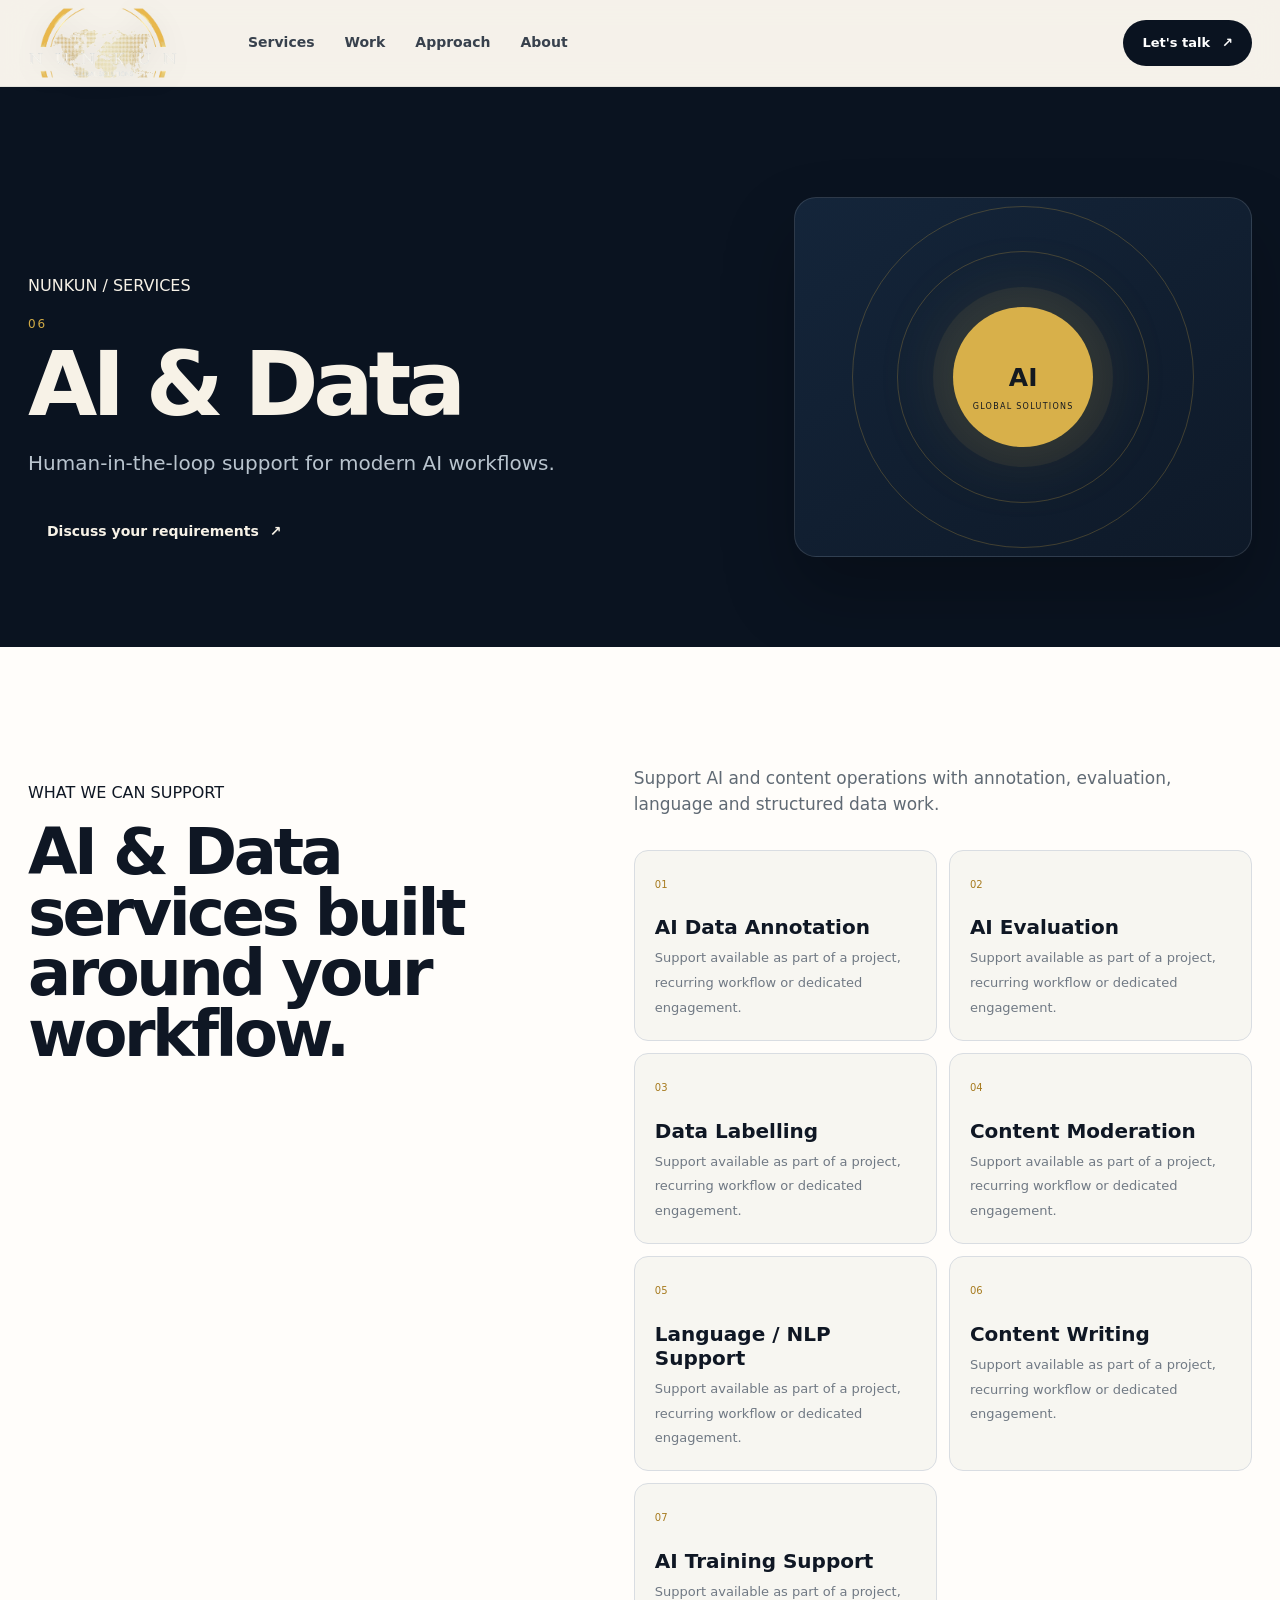
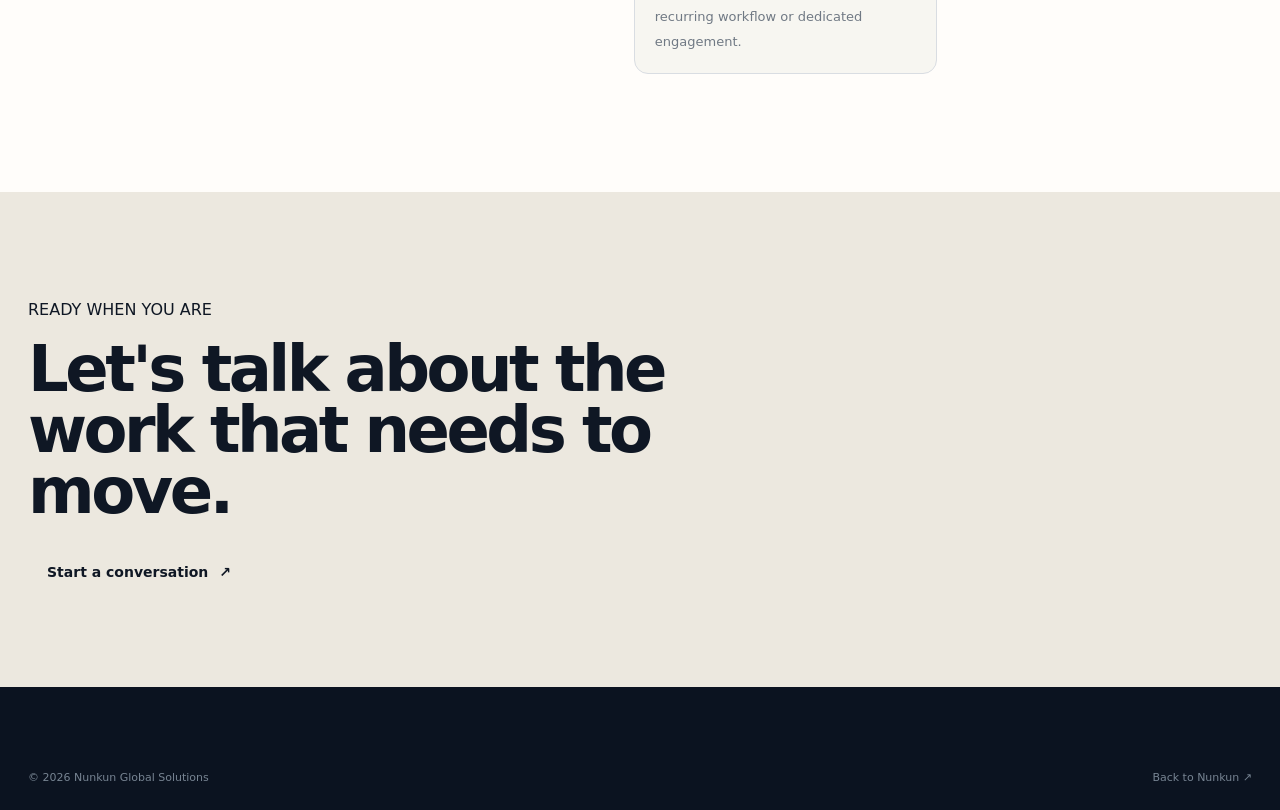
==== commit dafae603: "Add files via upload" ====
--- a/services/ai-data.html
+++ b/services/ai-data.html
@@ -1 +1 @@
-<!doctype html><html lang="en"><head><meta charset="utf-8"><meta name="viewport" content="width=device-width, initial-scale=1"><meta name="robots" content="index,follow,max-image-preview:large,max-snippet:-1,max-video-preview:-1"><meta name="author" content="Nunkun Global Solutions"><title>AI & Data | Nunkun Global Solutions</title><meta name="description" content="Support AI and content operations with annotation, evaluation, language and structured data work."><link rel="canonical" href="https://nunkun-website-v1.vercel.app/services/ai-data.html"><meta property="og:type" content="website"><meta property="og:title" content="AI & Data | Nunkun Global Solutions"><meta property="og:description" content="Support AI and content operations with annotation, evaluation, language and structured data work."><meta property="og:url" content="https://nunkun-website-v1.vercel.app/services/ai-data.html"><meta property="og:image" content="https://nunkun-website-v1.vercel.app/assets/nunkun-logo.webp"><link rel="icon" href="../assets/nunkun-logo.webp" type="image/webp"><link rel="stylesheet" href="../styles.css"><link rel="stylesheet" href="../service-page.css"></head><body class="service-page"><header class="site-header service-header"><div class="container nav"><a class="brand" href="../index.html" aria-label="Nunkun Global Solutions home"><img src="../assets/nunkun-header-logo.webp" alt="Nunkun Global Solutions"></a><nav class="desktop-nav"><a href="../index.html#services">Services</a><a href="../index.html#work">Work</a><a href="../index.html#approach">Approach</a><a href="../index.html#about">About</a></nav><a class="nav-cta" href="../index.html#contact">Let's talk <span>↗</span></a></div></header><main><section class="service-hero"><div class="container service-hero-grid"><div><p class="kicker">NUNKUN / SERVICES</p><p class="service-number">06</p><h1>AI & Data</h1><p class="service-lead">Human-in-the-loop support for modern AI workflows.</p><a class="btn btn-gold" href="../index.html#contact">Discuss your requirements <span>↗</span></a></div><div class="service-orb"><div><span>AI</span><small>GLOBAL SOLUTIONS</small></div></div></div></section><section class="service-body section"><div class="container service-body-grid"><div><p class="kicker">WHAT WE CAN SUPPORT</p><h2>AI & Data services built around your workflow.</h2></div><div><p class="service-desc">Support AI and content operations with annotation, evaluation, language and structured data work.</p><div class="service-detail-grid"><div class="service-detail-card"><span>01</span><strong>AI Data Annotation</strong><em>Support available as part of a project, recurring workflow or dedicated engagement.</em></div><div class="service-detail-card"><span>02</span><strong>AI Evaluation</strong><em>Support available as part of a project, recurring workflow or dedicated engagement.</em></div><div class="service-detail-card"><span>03</span><strong>Data Labelling</strong><em>Support available as part of a project, recurring workflow or dedicated engagement.</em></div><div class="service-detail-card"><span>04</span><strong>Content Moderation</strong><em>Support available as part of a project, recurring workflow or dedicated engagement.</em></div><div class="service-detail-card"><span>05</span><strong>Language / NLP Support</strong><em>Support available as part of a project, recurring workflow or dedicated engagement.</em></div><div class="service-detail-card"><span>06</span><strong>Content Writing</strong><em>Support available as part of a project, recurring workflow or dedicated engagement.</em></div><div class="service-detail-card"><span>07</span><strong>AI Training Support</strong><em>Support available as part of a project, recurring workflow or dedicated engagement.</em></div></div></div></div></section><section class="service-cta"><div class="container"><p class="kicker">READY WHEN YOU ARE</p><h2>Let's talk about the work that needs to move.</h2><a class="btn btn-gold" href="../index.html#contact">Start a conversation <span>↗</span></a></div></section></main><footer class="site-footer"><div class="container footer-bottom"><span>© <span id="year"></span> Nunkun Global Solutions</span><a href="../index.html">Back to Nunkun ↗</a></div></footer><script>document.getElementById('year').textContent=new Date().getFullYear();</script></body></html>+<!doctype html><html lang="en"><head><meta charset="utf-8"><meta name="viewport" content="width=device-width, initial-scale=1"><meta name="robots" content="index,follow,max-image-preview:large,max-snippet:-1,max-video-preview:-1"><meta name="author" content="Nunkun Global Solutions"><title>AI & Data | Nunkun Global Solutions</title><meta name="description" content="Support AI and content operations with annotation, evaluation, language and structured data work."><link rel="canonical" href="https://nunkun-website-v1.vercel.app/services/ai-data.html"><meta property="og:type" content="website"><meta property="og:title" content="AI & Data | Nunkun Global Solutions"><meta property="og:description" content="Support AI and content operations with annotation, evaluation, language and structured data work."><meta property="og:url" content="https://nunkun-website-v1.vercel.app/services/ai-data.html"><meta property="og:image" content="https://nunkun-website-v1.vercel.app/assets/nunkun-logo.webp"><link rel="icon" href="../assets/nunkun-logo.webp" type="image/webp"><link rel="stylesheet" href="../styles.css"><link rel="stylesheet" href="../service-page.css"></head><body class="service-page"><header class="site-header service-header"><div class="container nav"><a class="brand" href="../index.html" aria-label="Nunkun Global Solutions home"><img src="../assets/nunkun-header-logo-light.webp" alt="Nunkun Global Solutions"></a><nav class="desktop-nav"><a href="../index.html#services">Services</a><a href="../index.html#work">Work</a><a href="../index.html#approach">Approach</a><a href="../index.html#about">About</a></nav><a class="nav-cta" href="../index.html#contact">Let's talk <span>↗</span></a></div></header><main><section class="service-hero"><div class="container service-hero-grid"><div><p class="kicker">NUNKUN / SERVICES</p><p class="service-number">06</p><h1>AI & Data</h1><p class="service-lead">Human-in-the-loop support for modern AI workflows.</p><a class="btn btn-gold" href="../index.html#contact">Discuss your requirements <span>↗</span></a></div><div class="service-orb"><div><span>AI</span><small>GLOBAL SOLUTIONS</small></div></div></div></section><section class="service-body section"><div class="container service-body-grid"><div><p class="kicker">WHAT WE CAN SUPPORT</p><h2>AI & Data services built around your workflow.</h2></div><div><p class="service-desc">Support AI and content operations with annotation, evaluation, language and structured data work.</p><div class="service-detail-grid"><div class="service-detail-card"><span>01</span><strong>AI Data Annotation</strong><em>Support available as part of a project, recurring workflow or dedicated engagement.</em></div><div class="service-detail-card"><span>02</span><strong>AI Evaluation</strong><em>Support available as part of a project, recurring workflow or dedicated engagement.</em></div><div class="service-detail-card"><span>03</span><strong>Data Labelling</strong><em>Support available as part of a project, recurring workflow or dedicated engagement.</em></div><div class="service-detail-card"><span>04</span><strong>Content Moderation</strong><em>Support available as part of a project, recurring workflow or dedicated engagement.</em></div><div class="service-detail-card"><span>05</span><strong>Language / NLP Support</strong><em>Support available as part of a project, recurring workflow or dedicated engagement.</em></div><div class="service-detail-card"><span>06</span><strong>Content Writing</strong><em>Support available as part of a project, recurring workflow or dedicated engagement.</em></div><div class="service-detail-card"><span>07</span><strong>AI Training Support</strong><em>Support available as part of a project, recurring workflow or dedicated engagement.</em></div></div></div></div></section><section class="service-cta"><div class="container"><p class="kicker">READY WHEN YOU ARE</p><h2>Let's talk about the work that needs to move.</h2><a class="btn btn-gold" href="../index.html#contact">Start a conversation <span>↗</span></a></div></section></main><footer class="site-footer"><div class="container footer-bottom"><span>© <span id="year"></span> Nunkun Global Solutions</span><a href="../index.html">Back to Nunkun ↗</a></div></footer><script>document.getElementById('year').textContent=new Date().getFullYear();</script></body></html>
--- a/styles.css
+++ b/styles.css
@@ -1,104 +1,71 @@
-:root{--navy:#07111f;--navy2:#0c1b2d;--ink:#101820;--muted:#68717c;--paper:#f5f4ef;--white:#fff;--gold:#c7a45a;--gold2:#e1c77d;--line:#dfe0dc;--shadow:0 30px 80px rgba(7,17,31,.12);--radius:22px}*{box-sizing:border-box}html{scroll-behavior:smooth}body{margin:0;background:var(--paper);color:var(--ink);font-family:"DM Sans",sans-serif;overflow-x:hidden}a{color:inherit;text-decoration:none}button,input,select,textarea{font:inherit}.container{width:min(1180px,calc(100% - 48px));margin:auto}.site-header{position:sticky;top:0;z-index:100;background:rgba(250,249,245,.94);backdrop-filter:blur(18px);border-bottom:1px solid rgba(16,24,32,.09);box-shadow:0 8px 28px rgba(7,17,31,.04)}
-.nav{height:92px;display:grid;grid-template-columns:220px 1px 1fr auto;align-items:center;gap:0}.brand{display:flex;align-items:center;width:210px;height:78px;overflow:hidden}.brand img{width:100%;height:100%;object-fit:contain;object-position:center}.nav-divider{height:34px;width:1px;background:#d9dad5}.desktop-nav{display:flex;gap:4px;margin-left:28px;align-items:center}.desktop-nav a,.services-trigger{position:relative;font-size:12px;color:#4f5862;background:none;border:0;cursor:pointer;padding:11px 15px;border-radius:999px;transition:.25s}.desktop-nav a:hover,.services-trigger:hover{color:var(--ink);background:rgba(7,17,31,.045)}.desktop-nav a::after{content:"";position:absolute;left:15px;right:15px;bottom:5px;height:1px;background:var(--gold);transform:scaleX(0);transform-origin:center;transition:transform .25s ease}.desktop-nav a:hover::after{transform:scaleX(1)}.services-trigger{display:flex;align-items:center;gap:8px}.chevron{font-size:13px;color:#8a9198;transition:.3s}.services-trigger[aria-expanded="true"]{background:var(--navy);color:#fff}.services-trigger[aria-expanded="true"] .chevron{transform:rotate(180deg);color:var(--gold2)}.nav-actions{display:flex;align-items:center;gap:18px;justify-self:end}.nav-status{display:flex;align-items:center;gap:7px;font-size:8px;letter-spacing:.08em;text-transform:uppercase;color:#7c838a;white-space:nowrap}.nav-status i{width:6px;height:6px;border-radius:50%;background:#b9a16a;box-shadow:0 0 0 4px rgba(199,164,90,.11);animation:pulse 2.4s infinite}.nav-cta{display:inline-flex;align-items:center;gap:13px;padding:13px 18px;background:var(--navy);color:#fff;border-radius:999px;font-size:11px;font-weight:600;transition:.3s;box-shadow:0 8px 20px rgba(7,17,31,.08)}.nav-cta:hover{transform:translateY(-2px);box-shadow:0 14px 28px rgba(7,17,31,.16)}.menu-btn{display:none}.services-menu{position:absolute;left:0;right:0;top:92px;background:rgba(7,17,31,.985);color:#fff;border-top:1px solid rgba(255,255,255,.08);transform:translateY(-12px);opacity:0;visibility:hidden;pointer-events:none;transition:.35s cubic-bezier(.2,.8,.2,1);box-shadow:0 30px 70px rgba(7,17,31,.25)}.services-menu.open{transform:none;opacity:1;visibility:visible;pointer-events:auto}.mega-wrap{display:grid;grid-template-columns:300px 1fr;gap:70px;padding:42px 0 48px}.kicker{font-size:9px;letter-spacing:.18em;color:#8c96a4;margin:0 0 16px;font-weight:700}.mega-heading h2{font-family:Manrope;font-size:38px;line-height:1;letter-spacing:-.055em;margin:0 0 15px}.mega-heading h2 em,.approach h2 em,.cta-inner h2 em{font-style:normal;color:var(--gold2)}.mega-heading>p:not(.kicker){font-size:12px;line-height:1.7;color:#98a3b3;max-width:280px}.text-link{display:inline-flex;gap:10px;color:#fff;font-size:11px;margin-top:18px}.mega-columns{display:grid;grid-template-columns:repeat(3,1fr);gap:28px 36px;max-height:430px;overflow:auto;padding-right:10px}.mega-col{display:flex;flex-direction:column;align-items:flex-start}.mega-col h3{font-family:Manrope;font-size:13px;color:var(--gold2);margin:0 0 12px}.mega-col a{font-size:10px;color:#b3bdca;margin:5px 0;transition:.2s}.mega-col a:hover{color:#fff;transform:translateX(3px)}.legal-menu{max-height:410px}.mobile-menu{display:none}.footer-name{font-family:Manrope;font-size:30px;letter-spacing:.22em;color:#fff}
-.hero{position:relative;min-height:calc(100vh - 92px);display:flex;align-items:center;overflow:hidden;background:var(--paper)}.hero-gridlines{position:absolute;inset:0;background-image:linear-gradient(rgba(7,17,31,.045) 1px,transparent 1px),linear-gradient(90deg,rgba(7,17,31,.045) 1px,transparent 1px);background-size:72px 72px;mask-image:linear-gradient(to bottom,rgba(0,0,0,.8),transparent 90%)}.hero-noise{position:absolute;inset:0;opacity:.22;background-image:url("data:image/svg+xml,%3Csvg viewBox='0 0 180 180' xmlns='http://www.w3.org/2000/svg'%3E%3Cfilter id='n'%3E%3CfeTurbulence type='fractalNoise' baseFrequency='.85' numOctaves='3' stitchTiles='stitch'/%3E%3C/filter%3E%3Crect width='100%25' height='100%25' filter='url(%23n)' opacity='.12'/%3E%3C/svg%3E")}.hero-orbit{position:absolute;border:1px solid rgba(199,164,90,.3);border-radius:50%;pointer-events:none}.orbit-a{width:720px;height:720px;right:-260px;top:-180px;animation:spin 35s linear infinite}.orbit-b{width:420px;height:420px;right:-40px;top:100px;border-color:rgba(7,17,31,.12);animation:spinReverse 25s linear infinite}.hero-inner{position:relative;z-index:2;display:grid;grid-template-columns:1.02fr .98fr;gap:70px;align-items:center;padding:82px 0 55px}.hero-copy{max-width:650px}.hero-copy .kicker{color:#6f7884;display:flex;align-items:center;gap:9px}.live-dot{width:6px;height:6px;background:var(--gold);border-radius:50%;box-shadow:0 0 0 5px rgba(199,164,90,.12);animation:pulse 2s infinite}.hero h1{font-family:Manrope;font-size:clamp(64px,7.4vw,108px);line-height:.89;letter-spacing:-.085em;margin:0 0 30px;max-width:780px}.hero h1 span{color:#7b8490}.hero-lead{font-size:17px;line-height:1.65;color:#59636e;max-width:590px;margin:0}.hero-actions{display:flex;gap:10px;margin:30px 0 28px;flex-wrap:wrap}.btn{display:inline-flex;align-items:center;justify-content:center;gap:20px;border-radius:999px;padding:14px 19px;font-size:11px;font-weight:700;transition:.3s}.btn span{font-size:15px}.btn-dark{background:var(--navy);color:#fff}.btn-dark:hover{transform:translateY(-3px);box-shadow:0 18px 35px rgba(7,17,31,.2)}.btn-light{border:1px solid #cfd1cd;background:rgba(255,255,255,.5)}.btn-light:hover{background:#fff;transform:translateY(-3px)}.btn-gold{background:var(--gold);color:var(--navy);padding:15px 22px}.hero-note{display:flex;gap:0;flex-wrap:wrap;color:#737b84;font-size:9px;text-transform:uppercase;letter-spacing:.1em}.hero-note span{padding-right:15px;margin-right:15px;border-right:1px solid #cfd1cd}.hero-note span:last-child{border:0}.hero-visual{position:relative;height:590px;display:flex;align-items:center;justify-content:center}.visual-panel{width:min(500px,90%);height:490px;background:linear-gradient(145deg,#0b1829,#111f31);border:1px solid rgba(255,255,255,.1);border-radius:28px;box-shadow:0 35px 90px rgba(7,17,31,.24);position:relative;overflow:hidden;transform:perspective(1000px) rotateY(-5deg);transition:transform .7s cubic-bezier(.2,.8,.2,1)}.hero-visual:hover .visual-panel{transform:perspective(1000px) rotateY(0deg) translateY(-5px)}.visual-panel:before{content:"";position:absolute;inset:0;background-image:linear-gradient(rgba(255,255,255,.045) 1px,transparent 1px),linear-gradient(90deg,rgba(255,255,255,.045) 1px,transparent 1px);background-size:42px 42px}.panel-top,.panel-bottom{position:absolute;left:26px;right:26px;display:flex;justify-content:space-between;z-index:2}.panel-top{top:24px;color:#748092;font-size:8px;letter-spacing:.15em}.panel-bottom{bottom:25px;align-items:end}.panel-bottom strong{font-family:Manrope;color:#fff;font-size:21px}.panel-bottom span{font-size:9px;color:#7d899a}.visual-core{position:absolute;inset:80px 30px 65px;display:grid;place-items:center}.core-ring{width:250px;height:250px;border:1px solid rgba(225,199,125,.45);border-radius:50%;position:absolute;animation:spin 18s linear infinite}.core-ring:before,.core-ring:after{content:"";position:absolute;inset:25px;border:1px dashed rgba(225,199,125,.25);border-radius:50%}.core-ring:after{inset:65px;border-style:solid}.ring-small{width:150px;height:150px;border-color:rgba(255,255,255,.18);animation:spinReverse 12s linear infinite}.core-dot{width:34px;height:34px;border-radius:50%;background:radial-gradient(circle at 35% 30%,#fff4c6,var(--gold) 40%,#80611d);box-shadow:0 0 50px rgba(225,199,125,.55);animation:float 4s ease-in-out infinite}.core-label{position:absolute;font-size:8px;letter-spacing:.16em;color:#95a1b1}.label-1{top:30px}.label-2{right:28px}.label-3{bottom:34px}.label-4{left:18px}.float{position:absolute;background:rgba(255,255,255,.92);border:1px solid rgba(7,17,31,.08);border-radius:14px;padding:12px 14px;box-shadow:0 18px 45px rgba(7,17,31,.12);display:flex;flex-direction:column;gap:3px;animation:float 5s ease-in-out infinite}.float small{font-size:8px;color:var(--gold);letter-spacing:.14em}.float strong{font-family:Manrope;font-size:12px}.float span{font-size:8px;color:#7b838c}.float-1{top:70px;left:-8px}.float-2{right:-10px;top:210px;animation-delay:-1.8s}.float-3{left:25px;bottom:70px;animation-delay:-3s}.scroll-cue{position:relative;z-index:2;display:flex;align-items:center;gap:13px;color:#8b929b;font-size:8px;text-transform:uppercase;letter-spacing:.16em;padding-bottom:24px}.scroll-line{width:60px;height:1px;background:#c9cbc7;position:relative}.scroll-line:after{content:"";position:absolute;left:0;top:-1px;height:3px;width:18px;background:var(--gold);animation:lineMove 2.2s ease-in-out infinite}
-.section{padding:120px 0}.intro{background:#fff}.intro-grid{display:grid;grid-template-columns:170px 1fr;gap:90px}.section-meta{display:flex;gap:15px;font-size:9px;letter-spacing:.15em;color:#9aa0a5;padding-top:9px}.section-meta span:first-child{color:var(--gold)}.intro-copy{max-width:900px}.intro-copy h2,.section-head h2,.approach h2,.why h2{font-family:Manrope;font-size:clamp(48px,5.7vw,78px);line-height:.96;letter-spacing:-.075em;margin:0 0 28px}.intro-copy>p:last-child{font-size:19px;line-height:1.65;color:#626b74;max-width:760px}.section-head{display:grid;grid-template-columns:1fr 340px;gap:80px;align-items:end;margin-bottom:55px}.section-head>p{font-size:13px;line-height:1.7;color:#737b84;margin:0 0 5px}.service-list{border-top:1px solid var(--line)}.service-item{display:grid;grid-template-columns:70px 1fr;border-bottom:1px solid var(--line);padding:30px 0;transition:.4s}.service-item:hover{background:linear-gradient(90deg,transparent,rgba(255,255,255,.8));padding-left:14px;padding-right:14px}.service-num{font-size:9px;letter-spacing:.12em;color:#a3a8ad;padding-top:7px}.service-title{display:flex;justify-content:space-between;align-items:center}.service-title h3{font-family:Manrope;font-size:31px;letter-spacing:-.045em;margin:0}.service-title span{width:40px;height:40px;border:1px solid #d4d6d2;border-radius:50%;display:grid;place-items:center;font-size:15px;transition:.3s}.service-item:hover .service-title span{background:var(--navy);color:#fff;transform:rotate(45deg)}.service-main>p{font-size:13px;color:#747c84;max-width:720px;margin:9px 0 16px}.service-tags{display:flex;gap:7px;flex-wrap:wrap}.service-tags span{font-size:8px;letter-spacing:.08em;text-transform:uppercase;padding:7px 9px;border:1px solid #d8dad6;border-radius:999px;color:#7b8289}.work{background:#fff}.work-grid{display:grid;grid-template-columns:1.35fr .65fr;gap:16px}.project{border:1px solid #dedfdc;background:#f7f7f3;overflow:hidden;border-radius:20px;transition:.5s cubic-bezier(.2,.8,.2,1)}.project:hover{transform:translateY(-7px);box-shadow:var(--shadow)}.project-large{grid-row:span 2}.project-art{height:300px;display:grid;place-items:center;overflow:hidden}.project-large .project-art{height:520px}.website-art{background:linear-gradient(135deg,#ddd8cb,#f0eee8)}.browser{width:76%;height:78%;background:#fff;box-shadow:0 30px 60px rgba(7,17,31,.16);transform:perspective(900px) rotateX(3deg) rotateY(-7deg);transition:.6s}.project-large:hover .browser{transform:perspective(900px) rotateX(0) rotateY(0) translateY(-8px)}.browser-bar{height:28px;background:#f3f3f1;border-bottom:1px solid #e6e6e2;display:flex;align-items:center;gap:5px;padding:0 10px}.browser-bar i{width:5px;height:5px;border-radius:50%;background:#b5b7b3}.browser-bar span{font-size:6px;color:#92958f;margin-left:auto}.browser-body{height:calc(100% - 28px);padding:30px;background:linear-gradient(145deg,#0b1829,#14263a);color:#fff;position:relative;overflow:hidden}.browser-body:after{content:"";position:absolute;width:180px;height:180px;border:1px solid rgba(225,199,125,.3);border-radius:50%;right:-45px;bottom:-65px}.browser-body small{font-size:7px;color:#bca76e;letter-spacing:.15em}.browser-body strong{display:block;font-family:Manrope;font-size:clamp(25px,3vw,42px);line-height:.95;letter-spacing:-.06em;margin-top:22px}.browser-chart{position:absolute;left:30px;right:30px;bottom:24px;height:40px;display:flex;gap:5px;align-items:end}.browser-chart b{flex:1;background:linear-gradient(#d7ba6c,#8b6e2f);height:var(--h,55%);opacity:.8}.browser-chart b:nth-child(1){--h:35%}.browser-chart b:nth-child(2){--h:55%}.browser-chart b:nth-child(3){--h:45%}.browser-chart b:nth-child(4){--h:78%}.browser-chart b:nth-child(5){--h:92%}.data-art{background:#e7e2d6}.data-card,.legal-card{width:70%;background:#fff;padding:25px;box-shadow:0 20px 50px rgba(7,17,31,.12);position:relative}.data-card small,.legal-card small{font-size:7px;letter-spacing:.16em;color:#9a8450}.data-card strong,.legal-card strong{font-family:Manrope;font-size:22px;display:block;margin:9px 0 18px}.data-row,.legal-lines{height:5px;background:#dfe0dc;margin:8px 0}.data-row:nth-of-type(2){width:84%}.data-row.short,.legal-lines.short{width:52%}.data-chip{position:absolute;right:18px;bottom:18px;font-size:6px;letter-spacing:.1em;color:#8b7137;border:1px solid #d9cda9;padding:5px 7px}.legal-art{background:#e0e5e2}.legal-card em{position:absolute;right:12px;bottom:12px;border:1px solid #b59b5d;color:#8d753d;padding:5px;font-size:6px;font-style:normal;transform:rotate(-7deg)}.ai-art{background:#dce2e8}.ai-system{width:190px;height:190px;border:1px solid rgba(7,17,31,.18);border-radius:50%;position:relative;display:grid;place-items:center}.ai-system:before,.ai-system:after{content:"";position:absolute;border:1px solid rgba(7,17,31,.13);border-radius:50%}.ai-system:before{inset:25px}.ai-system:after{inset:55px}.ai-center{width:48px;height:48px;background:var(--navy);color:#fff;border-radius:50%;display:grid;place-items:center;font-family:Manrope;font-size:13px;box-shadow:0 12px 30px rgba(7,17,31,.2)}.ai-node{position:absolute;font-size:7px;letter-spacing:.12em;background:#fff;padding:6px 8px;box-shadow:0 8px 20px rgba(7,17,31,.1)}.node-a{top:6px}.node-b{right:-18px;top:82px}.node-c{left:-18px;bottom:30px}.project-copy{padding:18px 20px 21px;display:flex;justify-content:space-between;align-items:flex-end;background:#fff}.project-copy span{font-size:7px;letter-spacing:.15em;color:#9a9ea2}.project-copy h3{font-family:Manrope;font-size:17px;letter-spacing:-.03em;margin:7px 0 0}.project-copy>b{font-size:17px;font-weight:400}.approach{background:var(--navy);color:#fff}.approach-head{display:grid;grid-template-columns:1fr 350px;gap:80px;align-items:end;margin-bottom:60px}.approach h2{color:#fff}.approach-head>p{color:#929eae;font-size:13px;line-height:1.7;margin:0 0 7px}.steps{display:grid;grid-template-columns:repeat(4,1fr);border-top:1px solid rgba(255,255,255,.14);border-bottom:1px solid rgba(255,255,255,.14)}.step{min-height:285px;padding:25px 22px;border-right:1px solid rgba(255,255,255,.14);position:relative;overflow:hidden}.step:last-child{border:0}.step:after{content:"";position:absolute;left:0;bottom:0;width:100%;height:2px;background:var(--gold);transform:scaleX(0);transform-origin:left;transition:.5s}.step:hover:after{transform:scaleX(1)}.step>span{font-size:9px;color:#718096;letter-spacing:.15em}.step h3{font-family:Manrope;font-size:25px;line-height:1.02;letter-spacing:-.045em;margin:80px 0 12px}.step p{font-size:11px;line-height:1.6;color:#8c98a8;max-width:220px}.engagement{padding-top:42px}.engagement>span{font-size:8px;letter-spacing:.16em;color:#728096}.engagement>div{display:grid;grid-template-columns:repeat(4,1fr);gap:20px;margin-top:15px}.engagement strong{font-family:Manrope;font-size:18px;font-weight:600}.why{background:#fff}.why-grid{display:grid;grid-template-columns:.9fr 1.1fr;gap:110px}.why h2{margin:0 0 20px}.why-lead{font-size:16px;line-height:1.6;color:#717981;max-width:390px}.why-list{border-top:1px solid var(--line)}.why-item{display:grid;grid-template-columns:40px 1fr;gap:20px;padding:24px 0;border-bottom:1px solid var(--line);transition:.35s}.why-item:hover{padding-left:8px}.why-item>span{font-size:9px;color:var(--gold);padding-top:5px}.why-item h3{font-family:Manrope;font-size:23px;letter-spacing:-.035em;margin:0 0 7px}.why-item p{font-size:12px;line-height:1.6;color:#747c84;margin:0}.cta-section{position:relative;background:#0a1625;color:#fff;padding:145px 0;overflow:hidden}.cta-glow{position:absolute;width:650px;height:650px;border-radius:50%;right:-140px;top:-260px;background:radial-gradient(circle,rgba(199,164,90,.24),transparent 65%);filter:blur(10px);animation:glow 7s ease-in-out infinite}.cta-section:before{content:"";position:absolute;inset:0;background-image:linear-gradient(rgba(255,255,255,.035) 1px,transparent 1px),linear-gradient(90deg,rgba(255,255,255,.035) 1px,transparent 1px);background-size:60px 60px}.cta-inner{position:relative;z-index:2;text-align:center}.cta-inner .kicker{color:#7e8a9d}.cta-inner h2{font-family:Manrope;font-size:clamp(55px,7vw,96px);line-height:.9;letter-spacing:-.08em;margin:0 0 25px}.cta-inner>p:not(.kicker){color:#96a2b1;max-width:530px;margin:0 auto 30px;font-size:14px;line-height:1.6}.footer{background:#050b13;color:#fff;padding:58px 0 22px}.footer-grid{display:grid;grid-template-columns:2fr 1fr 1.4fr 1.2fr;gap:40px}.footer-wordmark{font-family:Georgia,serif;font-size:34px;letter-spacing:.35em}.footer-grid>div:first-child>p{color:#6f7a89;font-size:9px;letter-spacing:.15em;text-transform:uppercase;margin-top:5px}.footer-grid>div:not(:first-child)>span{display:block;font-size:8px;letter-spacing:.16em;color:#687587;margin-bottom:16px}.footer-grid a{display:block;color:#a4afbd;font-size:10px;margin:9px 0;transition:.2s}.footer-grid a:hover{color:#fff}.footer-bottom{border-top:1px solid rgba(255,255,255,.1);padding-top:18px;margin-top:48px;display:flex;justify-content:space-between;color:#5e6a7b;font-size:8px;letter-spacing:.05em}.reveal{opacity:0;transform:translateY(28px);transition:opacity .75s ease,transform .75s cubic-bezier(.2,.8,.2,1)}.reveal.visible{opacity:1;transform:none}.reveal-delay{transition-delay:.12s}
-@keyframes marquee{to{transform:translateX(-50%)}}@keyframes spin{to{transform:rotate(360deg)}}@keyframes spinReverse{to{transform:rotate(-360deg)}}@keyframes float{0%,100%{transform:translateY(0)}50%{transform:translateY(-10px)}}@keyframes pulse{0%,100%{box-shadow:0 0 0 5px rgba(199,164,90,.12)}50%{box-shadow:0 0 0 9px rgba(199,164,90,.03)}}@keyframes lineMove{0%,100%{left:0}50%{left:42px}}@keyframes glow{0%,100%{transform:scale(1);opacity:.75}50%{transform:scale(1.1);opacity:1}}
-@media(max-width:1120px){.nav{grid-template-columns:190px 1px 1fr auto}.brand{width:182px;height:72px}.desktop-nav{margin-left:18px}.desktop-nav a,.services-trigger{padding-left:11px;padding-right:11px}.nav-status{display:none}.nav-actions{gap:10px}}
-@media(max-width:1050px){.mega-wrap{grid-template-columns:1fr;gap:35px}.mega-columns{grid-template-columns:repeat(3,1fr)}.hero-inner{grid-template-columns:1fr;gap:25px}.hero-visual{height:530px}.hero-copy{max-width:780px}.section-head,.approach-head{grid-template-columns:1fr;gap:20px}.work-grid{grid-template-columns:1fr 1fr}.project-large{grid-row:span 2}.why-grid{gap:60px}.footer-grid{grid-template-columns:2fr 1fr 1fr}}
-@media(max-width:760px){.container{width:min(100% - 34px,1180px)}.nav{height:72px;display:flex;align-items:center}.brand{width:154px;height:60px}.nav-divider,.desktop-nav,.nav-actions{display:none}.menu-btn{display:flex;margin-left:auto;width:42px;height:42px;border:0;border-radius:50%;background:var(--navy);align-items:center;justify-content:center;flex-direction:column;gap:5px}.menu-btn span{width:16px;height:1px;background:#fff}.services-menu{display:none}.mobile-menu{position:absolute;top:72px;left:0;right:0;background:var(--paper);border-bottom:1px solid var(--line);padding:18px 17px 26px;box-shadow:0 25px 50px rgba(7,17,31,.1)}.mobile-menu.open{display:flex;flex-direction:column}.mobile-menu>a,.mobile-menu summary{font-family:Manrope;font-size:23px;padding:10px 0}.mobile-menu details a{display:block;font-family:"DM Sans";font-size:12px;color:#6d747c;padding:7px 0 7px 14px}.hero{min-height:auto}.hero-inner{padding:64px 0 25px}.hero h1{font-size:clamp(57px,16vw,82px);max-width:700px}.hero-lead{font-size:15px}.hero-note{gap:8px}.hero-note span{padding-right:10px;margin-right:10px}.hero-visual{height:430px}.visual-panel{height:370px;width:90%}.visual-core{inset:65px 20px 55px}.core-ring{width:190px;height:190px}.ring-small{width:115px;height:115px}.float{padding:9px 10px}.float-1{top:30px;left:0}.float-2{right:0;top:145px}.float-3{left:10px;bottom:35px}.scroll-cue{padding-bottom:18px}.section{padding:85px 0}.intro-grid{grid-template-columns:1fr;gap:25px}.intro-copy h2,.section-head h2,.approach h2,.why h2{font-size:clamp(44px,13vw,66px)}.intro-copy>p:last-child{font-size:16px}.section-head{margin-bottom:38px}.service-item{grid-template-columns:32px 1fr;padding:23px 0}.service-title h3{font-size:25px}.service-title span{width:34px;height:34px}.service-main>p{font-size:12px}.service-tags span{font-size:7px;padding:6px 8px}.work-grid{grid-template-columns:1fr}.project-large{grid-row:auto}.project-large .project-art{height:350px}.project-art{height:230px}.browser{width:82%;height:80%}.browser-body strong{font-size:27px}.approach-head{margin-bottom:38px}.steps{grid-template-columns:1fr}.step{min-height:205px;border-right:0;border-bottom:1px solid rgba(255,255,255,.14)}.step h3{margin-top:50px;font-size:23px}.engagement>div{grid-template-columns:1fr 1fr;gap:18px}.engagement strong{font-size:15px}.why-grid{grid-template-columns:1fr;gap:45px}.why-item h3{font-size:20px}.cta-section{padding:100px 0}.cta-inner h2{font-size:clamp(51px,14vw,75px)}.footer-grid{grid-template-columns:1fr 1fr;gap:30px}.footer-grid>div:first-child{grid-column:1/-1}.footer-bottom{gap:15px}.footer-bottom span:last-child{display:none}}
-@media(prefers-reduced-motion:reduce){*,*::before,*::after{animation-duration:.01ms!important;animation-iteration-count:1!important;scroll-behavior:auto!important;transition-duration:.01ms!important}}
-
-/* v5 hero visual — replaces the heavy rectangular mockup with an open capability system */
-.hero-visual{height:590px;position:relative;display:flex;align-items:center;justify-content:center;min-width:0}
-.capability-scene{position:relative;width:min(620px,100%);height:540px;overflow:visible}
-.capability-scene:before{content:"";position:absolute;inset:8% 6%;background:radial-gradient(circle at 50% 48%,rgba(199,164,90,.13),transparent 34%),radial-gradient(circle at 52% 50%,rgba(7,17,31,.05),transparent 58%);filter:blur(2px);pointer-events:none}
-.scene-orbit{position:absolute;border:1px solid rgba(7,17,31,.12);border-radius:50%;left:50%;top:50%;transform:translate(-50%,-50%);pointer-events:none}
-.orbit-one{width:360px;height:360px;border-color:rgba(199,164,90,.42);animation:sceneSpin 28s linear infinite}
-.orbit-two{width:470px;height:210px;border-color:rgba(7,17,31,.11);transform:translate(-50%,-50%) rotate(-25deg);animation:sceneSpinReverse 34s linear infinite}
-.orbit-three{width:530px;height:530px;border-color:rgba(7,17,31,.065);animation:sceneSpin 42s linear infinite}
-.scene-cross{position:absolute;background:rgba(7,17,31,.09);pointer-events:none}
-.cross-x{height:1px;width:100%;left:0;top:50%}
-.cross-y{width:1px;height:100%;left:50%;top:0}
-.scene-core{position:absolute;left:50%;top:50%;width:150px;height:150px;transform:translate(-50%,-50%);border-radius:50%;display:flex;flex-direction:column;align-items:center;justify-content:center;background:radial-gradient(circle at 35% 30%,#fff3c3 0,#d7b660 22%,#9c772d 48%,#6e531e 100%);box-shadow:0 18px 60px rgba(126,93,28,.28),0 0 0 18px rgba(199,164,90,.07),0 0 0 48px rgba(199,164,90,.025);animation:coreFloat 5s ease-in-out infinite;z-index:3}
-.scene-core:before{content:"";position:absolute;inset:9px;border:1px solid rgba(255,255,255,.42);border-radius:50%}
-.core-word{font-family:Manrope,sans-serif;font-size:14px;font-weight:800;letter-spacing:.23em;color:#101820;position:relative;margin-left:.23em}
-.core-sub{font-size:5px;letter-spacing:.22em;color:#4f3b15;margin-top:7px;position:relative}
-.core-pulse{position:absolute;width:9px;height:9px;border-radius:50%;background:#fff8db;top:24px;right:27px;box-shadow:0 0 0 0 rgba(255,248,219,.6);animation:corePulse 2.2s infinite}
-.cap-node{position:absolute;z-index:4;min-width:142px;padding:13px 15px;background:rgba(255,255,255,.9);border:1px solid rgba(7,17,31,.09);box-shadow:0 14px 35px rgba(7,17,31,.10);backdrop-filter:blur(12px);border-radius:12px;display:flex;flex-direction:column;gap:3px;animation:nodeFloat 5.5s ease-in-out infinite}
-.cap-node:after{content:"";position:absolute;width:7px;height:7px;border-radius:50%;background:var(--gold);box-shadow:0 0 0 5px rgba(199,164,90,.12)}
-.node-index{font-size:7px;letter-spacing:.14em;color:#a4884a}.cap-node strong{font-family:Manrope,sans-serif;font-size:13px;letter-spacing:-.02em}.cap-node small{font-size:8px;color:#747c84}.node-tech{left:3%;top:17%;animation-delay:-.8s}.node-tech:after{right:-25px;top:50%}.node-ops{right:2%;top:31%;animation-delay:-2.2s}.node-ops:after{left:-25px;top:50%}.node-legal{left:1%;bottom:21%;animation-delay:-3.1s}.node-legal:after{right:-25px;top:50%}.node-creative{right:7%;bottom:12%;animation-delay:-1.3s}.node-creative:after{left:-25px;top:50%}.node-ai{left:42%;top:4%;animation-delay:-4s}.node-ai:after{left:50%;bottom:-25px}
-.scene-label{position:absolute;font-size:7px;letter-spacing:.18em;color:#858c94;text-transform:uppercase;z-index:2}.label-top{left:50%;top:-4%;transform:translateX(-50%)}.label-bottom{left:50%;bottom:-4%;transform:translateX(-50%)}
-.hero-side-note{position:absolute;right:-8px;bottom:22px;display:flex;align-items:center;gap:10px;color:#7b838b;font-size:8px;letter-spacing:.08em;max-width:210px}.note-line{width:38px;height:1px;background:var(--gold);display:block;flex:none}
-@keyframes sceneSpin{to{transform:translate(-50%,-50%) rotate(360deg)}}
-@keyframes sceneSpinReverse{to{transform:translate(-50%,-50%) rotate(-360deg)}}
-@keyframes coreFloat{0%,100%{transform:translate(-50%,-50%) scale(1)}50%{transform:translate(-50%,-53%) scale(1.025)}}
-@keyframes corePulse{0%,100%{box-shadow:0 0 0 0 rgba(255,248,219,.55)}50%{box-shadow:0 0 0 8px rgba(255,248,219,0)}}
-@keyframes nodeFloat{0%,100%{transform:translateY(0)}50%{transform:translateY(-7px)}}
-@media(max-width:1050px){.capability-scene{height:500px}.hero-side-note{right:0}.node-tech{left:0}.node-ops{right:0}.node-legal{left:0}.node-creative{right:2%}}
-@media(max-width:760px){.hero-visual{height:430px;margin-top:10px}.capability-scene{height:400px;width:100%}.orbit-one{width:250px;height:250px}.orbit-two{width:330px;height:145px}.orbit-three{width:365px;height:365px}.scene-core{width:112px;height:112px}.core-word{font-size:10px}.core-sub{font-size:4px}.core-pulse{width:6px;height:6px;top:18px;right:21px}.cap-node{min-width:105px;padding:9px 10px;border-radius:10px}.cap-node strong{font-size:10px}.cap-node small{font-size:6.5px}.node-index{font-size:6px}.node-tech{left:0;top:13%}.node-ops{right:0;top:29%}.node-legal{left:0;bottom:18%}.node-creative{right:0;bottom:8%}.node-ai{top:2%;left:38%}.cap-node:after{display:none}.scene-label{font-size:5.5px}.label-top{top:-5%}.label-bottom{bottom:-5%}.hero-side-note{display:none}}
-
-/* v6 hero capability interaction — seven service pillars around a single core */
-.hero-visual{overflow:visible}
-.capability-scene{isolation:isolate;perspective:1000px}
-.scene-glow{position:absolute;left:50%;top:50%;width:260px;height:260px;transform:translate(-50%,-50%);background:radial-gradient(circle,rgba(199,164,90,.18),rgba(199,164,90,.05) 38%,transparent 72%);filter:blur(12px);z-index:0;animation:glowBreath 6s ease-in-out infinite}
-.scene-orbit{transition:opacity .45s ease,transform .8s cubic-bezier(.22,.61,.36,1)}
-.scene-cross{opacity:.55;transition:opacity .45s ease}
-.capability-scene:has(.cap-node:hover) .scene-orbit{opacity:.45}
-.capability-scene:has(.cap-node:hover) .scene-cross{opacity:.18}
-.capability-scene:has(.cap-node:hover) .scene-core{transform:translate(-50%,-50%) scale(.94);filter:saturate(.85)}
-
-.cap-node{color:var(--ink);text-decoration:none;cursor:pointer;min-width:158px;padding:14px 35px 14px 15px;border-radius:14px;border:1px solid rgba(7,17,31,.09);background:rgba(255,255,255,.84);box-shadow:0 16px 36px rgba(7,17,31,.09);backdrop-filter:blur(13px);-webkit-backdrop-filter:blur(13px);transform-origin:center;transition:transform .4s cubic-bezier(.2,.8,.2,1),opacity .35s ease,filter .35s ease,box-shadow .4s ease,border-color .4s ease;background .4s ease;}
-.cap-node:hover,.cap-node:focus-visible{transform:scale(1.14) translateY(-4px)!important;z-index:30!important;opacity:1!important;filter:none!important;background:rgba(255,255,255,.98);border-color:rgba(199,164,90,.52);box-shadow:0 28px 56px rgba(7,17,31,.18),0 0 0 1px rgba(199,164,90,.12)}
-.capability-scene:has(.cap-node:hover) .cap-node:not(:hover){opacity:.28;filter:blur(1px) saturate(.55);transform:scale(.88)}
-.capability-scene:has(.cap-node:focus-visible) .cap-node:not(:focus-visible){opacity:.28;filter:blur(1px) saturate(.55);transform:scale(.88)}
-.cap-node::before{content:"";position:absolute;inset:-1px;border-radius:inherit;pointer-events:none;background:linear-gradient(135deg,rgba(255,255,255,.76),transparent 46%);opacity:.7}
-.node-arrow{position:absolute;right:13px;top:13px;width:22px;height:22px;border:1px solid rgba(7,17,31,.10);border-radius:50%;display:grid;place-items:center;font-size:10px;color:#7f6a3a;opacity:.55;transition:transform .35s ease,opacity .35s ease,background .35s ease}
-.cap-node:hover .node-arrow,.cap-node:focus-visible .node-arrow{transform:translate(2px,-2px) rotate(-6deg);opacity:1;background:rgba(199,164,90,.10)}
-.cap-node strong{font-size:13px;line-height:1.18;position:relative}
-.cap-node small{font-size:8px;position:relative}
-.cap-node .node-index{position:relative}
-
-/* service pillar placements */
-.node-tech{left:2%;top:19%;animation-delay:-.8s}
-.node-ops{right:0;top:21%;animation-delay:-2.2s}
-.node-legal{left:0;top:49%;animation-delay:-3.1s}
-.node-creative{left:8%;bottom:8%;animation-delay:-1.3s}
-.node-ai{right:9%;bottom:10%;left:auto;top:auto;animation-delay:-4s}
-.node-marketing{right:0;top:45%;animation-delay:-1.7s}
-.node-web{left:37%;bottom:-1%;animation-delay:-2.9s}
-
-/* connector hint lines */
-.orbit-notch{position:absolute;left:50%;top:50%;width:10px;height:10px;border-radius:50%;background:var(--gold);box-shadow:0 0 0 7px rgba(199,164,90,.10),0 0 20px rgba(199,164,90,.22);z-index:2;animation:notchPulse 3s ease-in-out infinite}
-.notch-a{transform:translate(-50%,-50%) translateX(181px)}
-.notch-b{transform:translate(-50%,-50%) translateY(-181px);animation-delay:-1s}
-.notch-c{transform:translate(-50%,-50%) translateX(-181px);animation-delay:-2s}
-
-.scene-label{z-index:5}
-.label-bottom{bottom:-2%}
-@keyframes glowBreath{0%,100%{transform:translate(-50%,-50%) scale(.95);opacity:.8}50%{transform:translate(-50%,-50%) scale(1.08);opacity:1}}
-@keyframes notchPulse{0%,100%{opacity:.55;transform-origin:center;box-shadow:0 0 0 6px rgba(199,164,90,.08),0 0 14px rgba(199,164,90,.14)}50%{opacity:1;box-shadow:0 0 0 10px rgba(199,164,90,.02),0 0 24px rgba(199,164,90,.30)}}
-@media(max-width:1050px){.cap-node{min-width:142px}.node-tech{left:0}.node-ops{right:0}.node-legal{left:0}.node-marketing{right:0}.node-creative{left:1%}.node-ai{right:2%}.node-web{left:35%}}
-@media(max-width:760px){.capability-scene{height:430px}.scene-glow{width:190px;height:190px}.node-tech{left:0;top:12%}.node-ops{right:0;top:18%}.node-legal{left:0;top:39%}.node-marketing{right:0;top:39%}.node-creative{left:0;bottom:8%}.node-ai{right:0;bottom:8%}.node-web{left:34%;bottom:-2%}.cap-node{min-width:104px;padding:9px 30px 9px 10px}.cap-node strong{font-size:9px}.cap-node small{font-size:6.3px}.node-arrow{width:18px;height:18px;right:8px;top:9px;font-size:8px}.orbit-one{width:250px;height:250px}.orbit-two{width:330px;height:145px}.orbit-three{width:365px;height:365px}.notch-a{transform:translate(-50%,-50%) translateX(125px)}.notch-b{transform:translate(-50%,-50%) translateY(-125px)}.notch-c{transform:translate(-50%,-50%) translateX(-125px)}.label-bottom{bottom:-7%}}
-
-
-/* v8 — Nunkun solar-system hero */
-.hero-cosmic{background:#06111f;color:#f7f4ed;min-height:calc(100vh - 92px);isolation:isolate}
-.hero-cosmic .hero-gridlines,.hero-cosmic .hero-orbit{display:none}
-.cosmic-stars{position:absolute;inset:0;opacity:.55;background-image:radial-gradient(circle at 14% 23%,rgba(255,220,141,.85) 0 1px,transparent 1.5px),radial-gradient(circle at 73% 14%,rgba(255,255,255,.65) 0 1px,transparent 1.5px),radial-gradient(circle at 82% 72%,rgba(255,220,141,.7) 0 1px,transparent 1.5px),radial-gradient(circle at 52% 86%,rgba(255,255,255,.45) 0 1px,transparent 1.5px),radial-gradient(circle at 38% 42%,rgba(255,255,255,.5) 0 1px,transparent 1.5px);background-size:280px 240px,360px 310px,410px 330px,330px 280px,500px 390px;animation:starDrift 28s linear infinite;pointer-events:none}
-.cosmic-stars:after{content:"";position:absolute;inset:0;background:linear-gradient(90deg,rgba(6,17,31,.98) 0%,rgba(6,17,31,.72) 34%,rgba(6,17,31,.05) 65%,rgba(6,17,31,.22) 100%)}
-.cosmic-glow{position:absolute;border-radius:50%;filter:blur(50px);pointer-events:none}.glow-left{width:520px;height:520px;left:-320px;top:10%;background:rgba(199,164,90,.08)}.glow-right{width:700px;height:700px;right:-240px;top:2%;background:rgba(51,90,126,.12)}
-.hero-cosmic .hero-inner{grid-template-columns:minmax(430px,.78fr) minmax(650px,1.22fr);gap:20px;align-items:center;padding:46px 0 20px;min-height:calc(100vh - 135px)}
-.hero-cosmic .hero-copy{max-width:640px;position:relative;z-index:5}.cosmic-kicker{color:#b9b8b1}.hero-cosmic .hero h1{color:#f8f5ee}.hero-cosmic h1{font-size:clamp(64px,6.8vw,106px);line-height:.9;letter-spacing:-.075em;margin-bottom:30px}.hero-cosmic h1 span{color:#d9a94f}.hero-cosmic .hero-lead{color:#b8c0ca;max-width:560px;font-size:16px}.hero-cosmic .btn-gold{background:linear-gradient(135deg,#f0c76b,#c89434);box-shadow:0 14px 35px rgba(199,164,90,.16)}.hero-cosmic .btn-ghost{color:#f7f4ed;border-color:rgba(255,255,255,.2);background:rgba(255,255,255,.03)}.hero-cosmic .btn-ghost:hover{background:rgba(255,255,255,.08)}.hero-cosmic .hero-note{color:#8f9aa7}.hero-cosmic .hero-note span{border-color:rgba(255,255,255,.14)}
-.cosmic-visual{height:680px;min-width:0;position:relative;z-index:2}.solar-system{width:min(700px,100%);height:680px;position:relative;margin:auto;overflow:visible;isolation:isolate}
-.solar-orbit{position:absolute;left:50%;top:50%;border:1px solid rgba(225,190,103,.25);border-radius:50%;transform:translate(-50%,-50%);pointer-events:none}.orbit-1{width:190px;height:190px;border-color:rgba(225,190,103,.34)}.orbit-2{width:330px;height:330px;animation:solarSpin 26s linear infinite}.orbit-3{width:475px;height:475px;opacity:.8;animation:solarSpinReverse 38s linear infinite}.orbit-4{width:610px;height:610px;opacity:.48;animation:solarSpin 54s linear infinite}
-.solar-orbit:before{content:"";position:absolute;left:50%;top:-3px;width:6px;height:6px;border-radius:50%;background:#e3b957;box-shadow:0 0 16px rgba(227,185,87,.8)}
-.nunkun-sun{position:absolute;left:50%;top:50%;width:188px;height:188px;transform:translate(-50%,-50%);z-index:10;border-radius:50%;display:grid;place-items:center;background:radial-gradient(circle at 35% 28%,#fff1b8 0,#e9be59 15%,#b88225 44%,#624313 100%);box-shadow:0 0 0 18px rgba(224,177,71,.07),0 0 0 42px rgba(224,177,71,.035),0 0 80px rgba(224,177,71,.34),inset -20px -18px 35px rgba(63,42,8,.25);animation:sunFloat 5s ease-in-out infinite}.nunkun-sun:before{content:"";position:absolute;inset:10px;border:1px solid rgba(255,247,211,.55);border-radius:50%}.nunkun-sun:after{content:"";position:absolute;inset:-10px;border:1px dashed rgba(255,219,126,.34);border-radius:50%;animation:solarSpinReverse 18s linear infinite}.sun-globe{text-align:center;position:relative;z-index:2}.sun-word{display:block;color:#111c25;font:800 20px/1 Manrope,sans-serif;letter-spacing:.24em;margin-left:.24em}.sun-sub{display:block;margin-top:8px;color:#5a4215;font-size:6px;letter-spacing:.25em}.sun-pulse{position:absolute;width:10px;height:10px;right:30px;top:31px;border-radius:50%;background:#fff8d9;box-shadow:0 0 0 0 rgba(255,248,217,.7);animation:sunPulse 2.2s infinite}
-.planet{position:absolute;left:50%;top:50%;width:116px;height:116px;transform:translate(-50%,-50%) rotate(var(--angle)) translateY(calc(-1 * var(--radius))) rotate(calc(-1 * var(--angle)));transform-origin:center;z-index:6;text-decoration:none;color:#fff;transition:filter .45s ease,opacity .45s ease;will-change:transform}.planet:before{content:"";position:absolute;left:50%;top:50%;width:calc(var(--radius) - 62px);height:1px;background:linear-gradient(90deg,rgba(225,190,103,.04),rgba(225,190,103,.28));transform-origin:left center;transform:translateY(-50%) rotate(calc(-1 * var(--angle) + 90deg));pointer-events:none}.planet-core{width:116px;height:116px;border-radius:50%;display:flex;flex-direction:column;justify-content:center;align-items:center;text-align:center;padding:15px;box-sizing:border-box;background:radial-gradient(circle at 35% 25%,rgba(255,255,255,.16),rgba(14,32,49,.96) 64%);border:1px solid rgba(255,255,255,.16);box-shadow:0 16px 35px rgba(0,0,0,.26),inset 0 0 25px rgba(255,255,255,.03);backdrop-filter:blur(7px);transition:transform .45s cubic-bezier(.2,.8,.2,1),background .45s ease,box-shadow .45s ease,border-color .45s ease}.planet-core small{font-size:7px;letter-spacing:.18em;color:#d9b45d;margin-bottom:7px}.planet-core strong{font:700 12px/1.12 Manrope,sans-serif;color:#f5f2eb}.planet-core em{font-style:normal;font-size:6.5px;color:#8996a3;margin-top:6px;white-space:nowrap}.planet-core i{position:absolute;top:10px;right:12px;font-style:normal;font-size:10px;color:#d9b45d;opacity:.55;transition:.35s}.planet:hover .planet-core,.planet:focus-visible .planet-core{transform:scale(1.24);background:radial-gradient(circle at 35% 25%,rgba(255,255,255,.24),rgba(22,41,61,.98) 62%);border-color:rgba(229,193,104,.78);box-shadow:0 30px 65px rgba(0,0,0,.42),0 0 40px rgba(221,177,76,.18);z-index:40}.planet:hover .planet-core i,.planet:focus-visible .planet-core i{opacity:1;transform:translate(2px,-2px)}.solar-system:has(.planet:hover) .planet:not(:hover){opacity:.25;filter:blur(1.5px) saturate(.5)}.solar-system:has(.planet:hover) .nunkun-sun{transform:translate(-50%,-50%) scale(.96)}.solar-system:has(.planet:hover) .solar-orbit{opacity:.35}
-.planet-tech .planet-core{box-shadow:0 16px 35px rgba(0,0,0,.25),0 0 25px rgba(87,145,194,.09)}.planet-data .planet-core{box-shadow:0 16px 35px rgba(0,0,0,.25),0 0 25px rgba(78,178,152,.08)}.planet-marketing .planet-core{box-shadow:0 16px 35px rgba(0,0,0,.25),0 0 25px rgba(222,139,110,.09)}.planet-web .planet-core{box-shadow:0 16px 35px rgba(0,0,0,.25),0 0 25px rgba(91,157,209,.09)}.planet-creative .planet-core{box-shadow:0 16px 35px rgba(0,0,0,.25),0 0 25px rgba(220,177,75,.1)}.planet-legal .planet-core{box-shadow:0 16px 35px rgba(0,0,0,.25),0 0 25px rgba(126,192,142,.09)}.planet-ai .planet-core{box-shadow:0 16px 35px rgba(0,0,0,.25),0 0 25px rgba(165,133,213,.1)}
-.solar-particle{position:absolute;width:5px;height:5px;border-radius:50%;background:#e7c36f;box-shadow:0 0 12px rgba(231,195,111,.75);z-index:4}.p1{left:18%;top:33%;animation:particleFloat 5s ease-in-out infinite}.p2{right:16%;top:65%;animation:particleFloat 6s ease-in-out infinite -2s}.p3{left:69%;bottom:17%;animation:particleFloat 4.5s ease-in-out infinite -1s}.solar-caption{position:absolute;left:50%;bottom:8px;transform:translateX(-50%);display:flex;align-items:center;gap:10px;color:#82909e;text-transform:uppercase;font-size:7px;letter-spacing:.16em;white-space:nowrap}.caption-line{width:32px;height:1px;background:#d1aa4d}
-.cosmic-scroll{color:#7d8995}.cosmic-scroll .scroll-line{background:rgba(255,255,255,.16)}.cosmic-scroll .scroll-line:after{background:#d9ad4f}
-@keyframes solarSpin{to{transform:translate(-50%,-50%) rotate(360deg)}}@keyframes solarSpinReverse{to{transform:translate(-50%,-50%) rotate(-360deg)}}@keyframes sunFloat{0%,100%{transform:translate(-50%,-50%) scale(1)}50%{transform:translate(-50%,-52%) scale(1.018)}}@keyframes sunPulse{0%,100%{box-shadow:0 0 0 0 rgba(255,248,217,.7)}50%{box-shadow:0 0 0 9px rgba(255,248,217,0)}}@keyframes starDrift{from{background-position:0 0,0 0,0 0,0 0,0 0}to{background-position:180px 120px,-130px 180px,100px -120px,-150px 90px,200px -80px}}@keyframes particleFloat{0%,100%{transform:translate(0,0);opacity:.45}50%{transform:translate(10px,-14px);opacity:1}}
-@media(max-width:1200px){.hero-cosmic .hero-inner{grid-template-columns:.9fr 1.1fr}.cosmic-visual{height:610px}.solar-system{transform:scale(.88);transform-origin:center}.hero-cosmic h1{font-size:clamp(58px,6.6vw,92px)}}
-@media(max-width:980px){.hero-cosmic .hero-inner{grid-template-columns:1fr;min-height:auto;padding:70px 0 30px}.hero-cosmic .hero-copy{max-width:760px}.cosmic-visual{height:650px;margin-top:-10px}.solar-system{transform:none}.hero-cosmic .hero-note{margin-bottom:10px}}
-@media(max-width:680px){.hero-cosmic .hero-inner{padding-top:55px}.hero-cosmic h1{font-size:clamp(53px,15vw,78px)}.hero-cosmic .hero-lead{font-size:14px}.cosmic-visual{height:520px;margin-top:8px}.solar-system{width:520px;height:520px;transform:scale(.78);transform-origin:center}.planet{width:105px;height:105px}.planet-core{width:105px;height:105px}.planet-core strong{font-size:10px}.planet-core em{font-size:5.8px}.nunkun-sun{width:150px;height:150px}.sun-word{font-size:15px}.orbit-4{width:520px;height:520px}.orbit-3{width:405px;height:405px}.orbit-2{width:280px;height:280px}.orbit-1{width:150px;height:150px}.solar-caption{bottom:0}.hero-cosmic .hero-note span{margin-bottom:8px}.cosmic-stars:after{background:linear-gradient(180deg,rgba(6,17,31,.94),rgba(6,17,31,.45) 50%,rgba(6,17,31,.78))}}
-@media(prefers-reduced-motion:reduce){.solar-orbit,.cosmic-stars,.nunkun-sun,.solar-particle{animation:none!important}.planet-core{transition:none}}
+:root{
+  --navy:#0a1320;
+  --navy-2:#101c2c;
+  --ink:#0f1724;
+  --muted:#66717e;
+  --line:#d9dee5;
+  --paper:#f5f2ea;
+  --white:#fffdfa;
+  --gold:#d7aa42;
+  --gold-deep:#a77b1f;
+  --bluegrey:#c5cfda;
+  --radius:18px;
+  --serif:"Space Grotesk",system-ui,sans-serif;
+  --sans:"DM Sans",system-ui,sans-serif;
+  --ease:cubic-bezier(.2,.75,.2,1);
+}
+*{box-sizing:border-box}
+html{scroll-behavior:smooth}
+body{margin:0;background:var(--paper);color:var(--ink);font-family:var(--sans);line-height:1.55;overflow-x:hidden}
+a{color:inherit;text-decoration:none}
+img{max-width:100%;display:block}
+button,input,select,textarea{font:inherit}
+.container{width:min(1240px,calc(100% - 56px));margin:0 auto}
+.eyebrow{margin:0 0 18px;font-size:11px;letter-spacing:.18em;font-weight:700;color:#7a8490;text-transform:uppercase}
+.dot{display:inline-block;width:8px;height:8px;border-radius:50%;background:var(--gold);margin-right:9px;vertical-align:1px}
+.announcement{background:var(--navy);color:#e8edf2;font-size:11px;letter-spacing:.12em;text-transform:uppercase}
+.announcement-inner{height:34px;display:flex;align-items:center;justify-content:space-between}
+.announcement a{color:#f5df9a;transition:opacity .25s}.announcement a:hover{opacity:.7}
+.site-header{position:sticky;top:0;z-index:40;background:rgba(245,242,234,.93);border-bottom:1px solid rgba(20,30,45,.08);backdrop-filter:blur(14px)}
+.nav{min-height:86px;display:grid;grid-template-columns:180px 1fr auto;align-items:center;gap:40px}
+.brand img{width:150px;height:auto;filter:drop-shadow(0 4px 12px rgba(0,0,0,.08));transition:transform .3s var(--ease)}
+.brand:hover img{transform:translateY(-1px)}
+.desktop-nav{display:flex;align-items:center;gap:30px}.desktop-nav a,.services-trigger{font-size:14px;font-weight:600;color:#38414d}.desktop-nav a{position:relative}.desktop-nav a:after{content:"";position:absolute;left:0;right:100%;bottom:-7px;height:1px;background:var(--gold);transition:right .3s var(--ease)}.desktop-nav a:hover:after{right:0}
+.services-trigger{border:0;background:none;padding:10px 0;cursor:pointer;display:flex;align-items:center;gap:8px}.services-trigger span{font-size:18px;font-weight:400;transition:transform .3s var(--ease)}.services-trigger[aria-expanded="true"] span{transform:rotate(45deg)}
+.nav-cta{display:inline-flex;align-items:center;gap:12px;padding:13px 19px;background:var(--navy);color:#fff;border-radius:999px;font-size:13px;font-weight:700;transition:transform .3s var(--ease),background .3s}.nav-cta:hover{transform:translateY(-2px);background:#16263b}
+.services-menu{display:none;border-top:1px solid rgba(15,23,36,.07);background:rgba(250,248,243,.98);box-shadow:0 22px 55px rgba(11,18,31,.12)}.services-menu.open{display:block;animation:drop .35s var(--ease)}
+@keyframes drop{from{opacity:0;transform:translateY(-8px)}to{opacity:1;transform:none}}
+.mega-grid{display:grid;grid-template-columns:310px 1fr;gap:56px;padding:44px 0}.mega-intro h2{font:500 34px/1.04 var(--serif);letter-spacing:-.04em;margin:0 0 18px}.mega-intro h2:after{content:"";display:block;width:66px;height:3px;background:var(--gold);margin-top:22px}.mega-intro .inline-link{margin-top:24px}.mega-list{display:grid;grid-template-columns:repeat(2,minmax(0,1fr));gap:10px}.mega-list a{display:grid;grid-template-columns:34px 1fr 24px;gap:10px;align-items:start;padding:15px 16px;border:1px solid transparent;border-radius:14px;transition:border .25s,background .25s,transform .25s}.mega-list a:hover{border-color:#d8dde3;background:#fff;transform:translateY(-2px)}.mega-list span{font-size:10px;color:#9b6f19}.mega-list strong{display:block;font-size:14px}.mega-list small{display:block;color:#7a8490;font-size:12px;margin-top:3px}.mega-list .arrow{color:#a77b1f;justify-self:end}.mobile-menu{display:none}
+.menu-btn{display:none;border:0;background:none;padding:12px}.menu-btn span{display:block;width:25px;height:2px;background:var(--ink);margin:6px 0;transition:.3s}
+.hero{position:relative;background:var(--navy);color:#f6f3ea;padding:68px 0 0;overflow:hidden}.hero:before{content:"";position:absolute;inset:0;background:linear-gradient(90deg,rgba(255,255,255,.02) 1px,transparent 1px),linear-gradient(rgba(255,255,255,.02) 1px,transparent 1px);background-size:110px 110px;mask-image:linear-gradient(90deg,rgba(0,0,0,.9),transparent 82%)}
+.hero-grid{position:relative;z-index:1;display:grid;grid-template-columns:minmax(0,1fr) minmax(460px,1fr);gap:70px;align-items:center;min-height:650px}.hero-copy{padding:40px 0 80px}.hero .eyebrow{color:#c5cfda}.hero h1{font:600 clamp(64px,7vw,114px)/.88 var(--serif);letter-spacing:-.065em;margin:0;max-width:720px}.hero h1 em{font-style:normal;color:#dbb34f}.hero-lead{max-width:630px;color:#c4ccd7;font-size:18px;line-height:1.7;margin:28px 0 30px}.hero-actions{display:flex;gap:12px;flex-wrap:wrap}.btn{display:inline-flex;align-items:center;justify-content:center;gap:11px;padding:14px 19px;border-radius:999px;font-size:14px;font-weight:700;transition:transform .3s var(--ease),box-shadow .3s}.btn:hover{transform:translateY(-2px)}.btn-primary{background:var(--gold);color:#161616;box-shadow:0 12px 28px rgba(214,171,67,.18)}.btn-secondary{border:1px solid rgba(255,255,255,.2);color:#fff;background:transparent}.hero-meta{display:flex;gap:22px;flex-wrap:wrap;margin-top:30px;color:#95a2b0;font-size:10px;letter-spacing:.18em}.hero-meta span{position:relative}.hero-meta span:not(:last-child):after{content:"";width:4px;height:4px;border-radius:50%;background:#6c7887;position:absolute;right:-13px;top:50%}
+.hero-panel{background:#111d2d;border:1px solid rgba(255,255,255,.09);border-radius:22px;padding:22px;box-shadow:0 28px 70px rgba(0,0,0,.28);transform:translateY(10px)}.panel-top,.panel-foot{display:flex;align-items:center;justify-content:space-between;color:#7d8a99;font-size:10px;letter-spacing:.17em;text-transform:uppercase}.service-rail{margin:18px 0}.service-item{display:grid;grid-template-columns:38px 1fr 24px;gap:12px;align-items:center;padding:18px 16px;border-bottom:1px solid rgba(255,255,255,.08);border-radius:12px;color:#f4f5f7;transition:transform .28s var(--ease),background .28s,opacity .28s,box-shadow .28s}.service-item:first-child{border-top:1px solid rgba(255,255,255,.08)}.service-item:hover,.service-item.active{background:#1b2a3d;transform:translateX(8px);box-shadow:inset 3px 0 var(--gold)}.service-item .num{font-size:10px;color:#b48a2a}.service-item strong{display:block;font-size:15px}.service-item small{color:#8592a1;font-size:11px}.service-item .arrow{color:#d5ae4c}.service-rail:hover .service-item:not(:hover){opacity:.54}.panel-foot{padding-top:8px;color:#657286}.hero-bottom-line{border-top:1px solid rgba(255,255,255,.08);padding:17px 0}.hero-bottom-line .container{display:flex;gap:16px;align-items:center;color:#8290a1;font-size:10px;letter-spacing:.18em}.hero-bottom-line .line{height:1px;background:rgba(255,255,255,.15);flex:1}
+.marquee-strip{background:#d3a83f;color:#151b23;overflow:hidden;border-bottom:1px solid rgba(15,23,36,.12)}.marquee-track{display:flex;gap:42px;white-space:nowrap;padding:13px 0;font-size:11px;letter-spacing:.22em;font-weight:700;width:max-content;animation:marquee 24s linear infinite}.marquee-track span:before{content:"•";margin-right:42px;opacity:.5}@keyframes marquee{to{transform:translateX(-50%)}}
+.section{padding:118px 0}.two-col{display:grid;grid-template-columns:1.05fr .95fr;gap:100px;align-items:start}.intro{background:#fffdfa}.intro h2,.approach h2,.why h2,.contact h2{font:600 clamp(46px,5vw,78px)/.95 var(--serif);letter-spacing:-.055em;margin:0}.intro h2 em,.approach h2 em,.why h2 em{font-style:normal;color:#a77b1f}.copy-column{max-width:620px;font-size:17px;color:#5e6772}.copy-column p{margin:0 0 22px}.inline-link{display:inline-flex;gap:10px;align-items:center;color:#161c24;font-weight:700;font-size:14px;border-bottom:1px solid #b4bac2;padding-bottom:5px}.inline-link span{color:#a77b1f}
+.services{background:#ece8df}.section-head{display:flex;justify-content:space-between;gap:60px;align-items:end;margin-bottom:42px}.section-head h2{font:600 clamp(45px,4.8vw,70px)/.98 var(--serif);letter-spacing:-.05em;max-width:780px;margin:0}.section-head>p{max-width:380px;color:#6d7681;margin:0}.service-grid{display:grid;grid-template-columns:repeat(2,1fr);gap:12px}.service-card{display:grid;grid-template-columns:38px 1fr 24px;gap:14px;align-items:start;padding:28px 26px;background:#f8f5ee;border:1px solid #d9d5ca;border-radius:16px;min-height:180px;transition:transform .35s var(--ease),background .35s,border-color .35s,box-shadow .35s}.service-card:hover{transform:translateY(-5px);background:#fffdfa;border-color:#c7ae68;box-shadow:0 20px 42px rgba(22,28,36,.08)}.service-card span:first-child{font-size:11px;color:#a77b1f}.service-card h3{font:600 25px/1.1 var(--serif);margin:0 0 10px}.service-card p{color:#707983;font-size:14px;max-width:470px;margin:0}.service-card .card-arrow{justify-self:end;color:#a77b1f}.service-card-wide{grid-column:1/-1;min-height:150px}
+ .work{background:#fffdfa}
+.work-slider{position:relative}
+.work-viewport{overflow:hidden;border-top:1px solid #d8dde3;border-bottom:1px solid #d8dde3}
+.work-track{display:flex;transition:transform .72s var(--ease);will-change:transform}
+.work-slide{flex:0 0 100%;padding:0 0 10px;display:grid;grid-template-columns:minmax(0,1.35fr) minmax(280px,.65fr);gap:38px;align-items:stretch;opacity:.44;transform:scale(.985);transition:opacity .45s var(--ease),transform .45s var(--ease)}
+.work-slide.is-active{opacity:1;transform:none}
+.work-visual{min-height:430px;padding:24px;border-right:1px solid #e0e3e7}
+.work-visual-web{background:linear-gradient(145deg,#101c2b 0%,#17283b 62%,#cfa543 160%)}
+.work-visual-legal{background:#ece7dc}.work-visual-data{background:#e8edf1}.work-visual-creative{background:#151f2d}
+.work-slide-meta{padding:28px 32px 28px 8px;display:flex;flex-direction:column;justify-content:space-between}
+.work-slide-meta>div span{font-size:10px;letter-spacing:.16em;color:#8a949f}.work-slide-meta h3{font:600 clamp(30px,3.4vw,54px)/.98 var(--serif);letter-spacing:-.045em;margin:14px 0 12px}.work-slide-meta p{font-size:15px;line-height:1.65;color:#69737e;max-width:420px;margin:0}
+.work-slide-meta .inline-link{align-self:flex-start;margin-top:28px}.work-controls{display:flex;align-items:center;justify-content:space-between;gap:24px;padding-top:18px}.work-progress{height:2px;background:#dfe3e7;flex:1;position:relative;overflow:hidden}.work-progress-fill{display:block;width:25%;height:100%;background:var(--gold);transition:transform .72s var(--ease);transform-origin:left center}.work-nav{display:flex;align-items:center;gap:14px}.work-arrow{width:42px;height:42px;border:1px solid #cfd5dc;background:#fff;border-radius:50%;cursor:pointer;color:#1a2430;transition:transform .25s var(--ease),background .25s,border-color .25s}.work-arrow:hover{transform:translateY(-2px);background:#f3efe4;border-color:#c8ae65}.work-count{min-width:68px;text-align:center;font-size:11px;letter-spacing:.12em;color:#87909a}.work-count b{color:#151e29}
+.creative-art{height:100%;min-height:360px;border:1px solid rgba(255,255,255,.13);border-radius:14px;position:relative;overflow:hidden;padding:28px;color:#f5f1e7;background:linear-gradient(135deg,#0d1520,#1a2b3d)}.creative-art>span{font-size:10px;letter-spacing:.18em;color:#d6b45b}.creative-art>b{display:block;font:600 clamp(46px,6vw,86px)/.86 var(--serif);letter-spacing:-.06em;margin-top:52px}.creative-art i{position:absolute;border:1px solid rgba(214,180,91,.6);border-radius:50%}.creative-art i:nth-of-type(1){width:220px;height:220px;right:-45px;top:40px}.creative-art i:nth-of-type(2){width:150px;height:150px;right:28px;bottom:-20px;border-color:rgba(255,255,255,.25)}.creative-art i:nth-of-type(3){width:76px;height:76px;right:105px;top:118px;background:rgba(213,177,77,.18);border-color:#d5af51}
+.work-slide .mock-browser,.work-slide .document-art,.work-slide .data-art{height:100%;min-height:360px;margin:0}
+@media(max-width:1100px){.work-slide{grid-template-columns:1fr;gap:0}.work-visual{border-right:0;border-bottom:1px solid #e0e3e7}.work-slide-meta{padding:24px 22px 28px}.work-slide-meta .inline-link{margin-top:22px}}
+@media(max-width:820px){.work-slide{opacity:1;transform:none}.work-track{transition:transform .58s cubic-bezier(.22,.72,.2,1)}.work-visual{min-height:330px;padding:16px}.work-slide .mock-browser,.work-slide .document-art,.work-slide .data-art,.creative-art{min-height:300px}.work-slide-meta{padding:22px 18px 26px}.work-slide-meta h3{font-size:40px}.work-controls{padding-top:14px}.work-arrow{width:38px;height:38px}}
+@media(max-width:520px){.work-slide-meta h3{font-size:34px}.work-slide-meta p{font-size:14px}.work-visual{min-height:280px}.work-slide .mock-browser,.work-slide .document-art,.work-slide .data-art,.creative-art{min-height:260px}.work-controls{gap:12px}.work-progress{min-width:80px}}
+.approach{background:var(--navy);color:#f4f2ec}.approach .eyebrow{color:#95a2b0}.steps{border-top:1px solid rgba(255,255,255,.13)}.step{display:grid;grid-template-columns:54px 1fr;gap:16px;padding:22px 0;border-bottom:1px solid rgba(255,255,255,.13);transition:padding .3s var(--ease)}.step:hover{padding-left:8px}.step>span{color:#d4ab45;font-size:11px}.step h3{font:500 24px var(--serif);margin:0 0 6px}.step p{margin:0;color:#8d9aa7;font-size:14px}
+.why{background:#eeeae1}.why-grid{display:grid;grid-template-columns:1fr 1fr;gap:120px;margin-top:34px}.why-list>div{display:grid;grid-template-columns:40px 1fr;column-gap:14px;padding:22px 0;border-top:1px solid #cfcac1}.why-list span{font-size:11px;color:#a77b1f}.why-list h3{margin:0 0 5px;font:600 22px var(--serif)}.why-list p{grid-column:2;margin:0;color:#6c747d;font-size:14px}
+.contact{background:#151f2d;color:#f6f2e8}.contact-box{display:grid;grid-template-columns:1fr 1fr;gap:100px;align-items:start}.contact .eyebrow{color:#93a0ae}.contact h2{max-width:620px}.contact-box>div>p:last-child{color:#aab4be;max-width:520px;font-size:16px}.contact-form{display:grid;gap:15px}.contact-form label{font-size:11px;letter-spacing:.12em;color:#93a0ae;text-transform:uppercase}.contact-form input,.contact-form select,.contact-form textarea{display:block;width:100%;margin-top:8px;border:1px solid rgba(255,255,255,.15);background:rgba(255,255,255,.04);color:#fff;border-radius:10px;padding:14px 15px;outline:none;resize:vertical}.contact-form input::placeholder,.contact-form textarea::placeholder{color:#6f7d8b}.contact-form select option{color:#111;background:#fff}.contact-form .btn{border:0;cursor:pointer;width:max-content}
+.site-footer{background:#0b1320;color:#d7dde3;padding:64px 0 24px}.footer-top{display:grid;grid-template-columns:1.1fr .9fr;gap:100px;padding-bottom:50px;border-bottom:1px solid rgba(255,255,255,.1)}.footer-logo{width:156px;margin-bottom:18px}.footer-top p{max-width:460px;color:#8f9aa7}.footer-links{display:grid;grid-template-columns:1fr 1fr;gap:60px}.footer-links div{display:flex;flex-direction:column;gap:9px}.footer-links span{font-size:9px;letter-spacing:.16em;color:#84919e;margin-bottom:5px}.footer-links a{font-size:13px;color:#d3d9df}.footer-links a:hover{color:#d9b04f}.footer-bottom{display:flex;justify-content:space-between;padding-top:18px;color:#778492;font-size:11px}
+.reveal{opacity:0;transform:translateY(24px);transition:opacity .8s var(--ease),transform .8s var(--ease)}.reveal.in{opacity:1;transform:none}.reveal-delay{transition-delay:.12s}
+@media(max-width:1100px){.container{width:min(100% - 40px,1000px)}.nav{grid-template-columns:150px 1fr auto;gap:20px}.desktop-nav{gap:22px}.hero-grid{grid-template-columns:1fr;gap:20px}.hero-copy{padding-bottom:10px}.hero-panel{max-width:760px;width:100%;margin-left:auto}.section{padding:92px 0}.two-col,.contact-box{grid-template-columns:1fr;gap:52px}.why-grid{gap:50px}.work-grid{grid-template-columns:1fr 1fr}.work-card-large{grid-column:1/-1}}
+@media(max-width:820px){.announcement-inner{height:auto;min-height:34px;padding:8px 0;gap:12px}.announcement-inner a{display:none}.desktop-nav,.nav-cta{display:none}.nav{grid-template-columns:1fr auto;min-height:74px}.brand img{width:126px}.menu-btn{display:block}.hero{padding-top:46px}.hero h1{font-size:clamp(52px,14vw,82px)}.hero-lead{font-size:16px}.hero-grid{min-height:0}.hero-panel{padding:16px}.service-grid{grid-template-columns:1fr}.service-card-wide{grid-column:auto}.section-head{display:block}.section-head>p{margin-top:18px}.work-grid{grid-template-columns:1fr}.mega-grid{grid-template-columns:1fr;padding:28px 0}.mega-list{grid-template-columns:1fr}.services-menu{position:absolute;left:0;right:0}.mobile-menu{display:none;background:#f7f4ee;border-top:1px solid #ddd8cf;padding:20px 28px}.mobile-menu.open{display:flex;flex-direction:column}.mobile-menu>a{padding:12px 0;border-bottom:1px solid #dedad1;font-size:17px;font-weight:600}.mobile-menu details{padding-top:14px}.mobile-menu details a{display:block;padding:8px 0;color:#5f6871}.hero-bottom-line .container span:last-child{display:none}}
+@media(max-width:520px){.container{width:min(100% - 26px,100%)}.nav{min-height:68px}.brand img{width:112px}.hero{padding-top:34px}.hero h1{font-size:52px}.hero-copy{padding-bottom:18px}.hero-meta{gap:13px}.hero-meta span:not(:last-child):after{right:-9px}.hero-panel{border-radius:16px}.service-item{grid-template-columns:28px 1fr 18px;padding:15px 10px}.service-item strong{font-size:14px}.service-item small{font-size:10px}.panel-top,.panel-foot{font-size:9px}.section{padding:78px 0}.intro h2,.approach h2,.why h2,.contact h2{font-size:46px}.section-head h2{font-size:44px}.mock-body strong{font-size:30px}.footer-top{grid-template-columns:1fr;gap:36px}.footer-links{grid-template-columns:1fr 1fr;gap:22px}.footer-bottom{flex-direction:column;gap:8px}}
+@media(prefers-reduced-motion:reduce){html{scroll-behavior:auto}.reveal{opacity:1;transform:none;transition:none}.marquee-track{animation:none}.service-card,.service-item,.step{transition:none}}
--- a/service-page.css
+++ b/service-page.css
@@ -1,2 +1,10 @@
-
-.service-page{background:#f4f1e9;color:#0b1724}.service-header{background:#f8f6f0}.service-hero{background:#06111f;color:#fff;min-height:620px;display:flex;align-items:center;overflow:hidden;position:relative}.service-hero:after{content:"";position:absolute;inset:0;background:radial-gradient(circle at 75% 45%,rgba(215,169,75,.15),transparent 28%),radial-gradient(circle at 100% 0,rgba(54,97,136,.15),transparent 35%);pointer-events:none}.service-hero-grid{display:grid;grid-template-columns:1fr .75fr;gap:80px;align-items:center;position:relative;z-index:2}.service-number{font:800 120px/.8 Manrope;color:rgba(216,175,84,.12);margin:-25px 0 15px}.service-hero h1{font:800 clamp(60px,7vw,100px)/.9 Manrope;letter-spacing:-.075em;margin:0 0 26px}.service-lead{max-width:600px;color:#b7c0ca;font-size:18px;line-height:1.65;margin-bottom:34px}.service-orb{width:390px;height:390px;border-radius:50%;justify-self:center;display:grid;place-items:center;background:radial-gradient(circle at 35% 25%,#fff0b2 0,#d6ad53 17%,#9a6e21 45%,#3e2b10 100%);box-shadow:0 0 0 25px rgba(217,174,76,.05),0 0 90px rgba(217,174,76,.28);position:relative}.service-orb:before,.service-orb:after{content:"";position:absolute;border:1px solid rgba(226,190,103,.4);border-radius:50%}.service-orb:before{inset:-35px}.service-orb:after{inset:-85px;border-style:dashed;opacity:.45}.service-orb div{text-align:center;color:#12202c}.service-orb span{display:block;font:800 26px Manrope;letter-spacing:.18em}.service-orb small{font-size:7px;letter-spacing:.25em}.service-body{background:#f4f1e9}.service-body-grid{display:grid;grid-template-columns:.75fr 1.25fr;gap:90px}.service-body h2{font:800 clamp(46px,5vw,70px)/.95 Manrope;letter-spacing:-.06em;margin:0}.service-desc{font-size:18px;line-height:1.7;color:#59636e;max-width:700px}.service-detail-grid{display:grid;grid-template-columns:1fr 1fr;gap:1px;background:#d7d4cc;margin-top:45px;border:1px solid #d7d4cc}.service-detail-card{background:#f4f1e9;padding:25px;min-height:140px;transition:.35s}.service-detail-card:hover{background:#fff;transform:translateY(-3px)}.service-detail-card span{display:block;color:#b18a3d;font-size:9px;letter-spacing:.16em;margin-bottom:25px}.service-detail-card strong{display:block;font:700 18px Manrope;margin-bottom:8px}.service-detail-card em{font-style:normal;color:#77818b;font-size:11px;line-height:1.5;display:block}.service-cta{background:#06111f;color:#fff;padding:110px 0}.service-cta h2{font:800 clamp(48px,6vw,82px)/.95 Manrope;letter-spacing:-.06em;max-width:850px;margin:10px 0 35px}.site-footer{background:#06111f;color:#a9b2bd;border-top:1px solid rgba(255,255,255,.08)}.site-footer .footer-bottom{padding:28px 0}.site-footer a{color:#fff}@media(max-width:900px){.service-hero-grid,.service-body-grid{grid-template-columns:1fr;gap:45px}.service-orb{width:300px;height:300px}.service-hero{min-height:auto;padding:100px 0}.service-body-grid{gap:25px}}@media(max-width:600px){.service-detail-grid{grid-template-columns:1fr}.service-hero h1{font-size:55px}.service-lead{font-size:16px}.service-orb{width:240px;height:240px}.service-orb span{font-size:18px}}
+.service-page{background:var(--paper);color:var(--ink)}
+.service-header{position:sticky}
+.service-hero{background:var(--navy);color:#f7f2e7;padding:110px 0 90px;overflow:hidden}
+.service-hero-grid{display:grid;grid-template-columns:1.2fr .8fr;gap:80px;align-items:end}
+.service-hero h1{font:600 clamp(58px,7vw,106px)/.9 var(--serif);letter-spacing:-.06em;margin:0;max-width:850px}
+.service-lead{color:#b9c4ce;font-size:20px;max-width:680px;margin:24px 0 28px}.service-number{font-size:12px;letter-spacing:.16em;color:#d1aa45;margin:10px 0 10px}
+.service-orb{min-height:360px;border:1px solid rgba(255,255,255,.12);border-radius:22px;background:linear-gradient(145deg,#14253a,#0e1928);display:grid;place-items:center;box-shadow:0 35px 70px rgba(0,0,0,.25);position:relative;overflow:hidden}.service-orb:before,.service-orb:after{content:"";position:absolute;border:1px solid rgba(215,170,66,.25);border-radius:50%}.service-orb:before{width:250px;height:250px}.service-orb:after{width:340px;height:340px}.service-orb>div{position:relative;z-index:2;width:140px;height:140px;border-radius:50%;display:grid;place-items:center;background:#d8b04a;color:#141920;box-shadow:0 0 0 20px rgba(216,176,74,.08),0 0 80px rgba(216,176,74,.18)}.service-orb span{font:700 25px var(--serif)}.service-orb small{position:absolute;bottom:34px;font-size:8px;letter-spacing:.16em}
+.service-body{background:#fffdfa}.service-body-grid{display:grid;grid-template-columns:.9fr 1.1fr;gap:100px}.service-body h2{font:600 clamp(46px,5vw,72px)/.95 var(--serif);letter-spacing:-.055em;margin:0}.service-desc{font-size:17px;color:#606a74;margin-top:0}.service-detail-grid{display:grid;grid-template-columns:1fr 1fr;gap:12px;margin-top:32px}.service-detail-card{border:1px solid #d9dde2;padding:20px;border-radius:14px;min-height:160px;background:#f7f6f1;transition:transform .3s var(--ease),border .3s,background .3s}.service-detail-card:hover{transform:translateY(-4px);border-color:#d4bb75;background:#fffdfa}.service-detail-card span{font-size:10px;color:#a77b1f}.service-detail-card strong{display:block;font:600 20px var(--serif);margin:20px 0 6px}.service-detail-card em{font-style:normal;color:#707984;font-size:13px;line-height:1.5}.service-cta{background:#ece8df;padding:90px 0}.service-cta h2{font:600 clamp(46px,5vw,72px)/.95 var(--serif);letter-spacing:-.055em;max-width:780px;margin:12px 0 26px}
+@media(max-width:900px){.service-hero-grid,.service-body-grid{grid-template-columns:1fr;gap:44px}.service-detail-grid{grid-template-columns:1fr}.service-orb{min-height:280px}}
+@media(max-width:520px){.service-hero{padding:75px 0 55px}.service-hero h1{font-size:55px}.service-lead{font-size:17px}.service-detail-grid{gap:10px}.service-detail-card{min-height:145px}}
